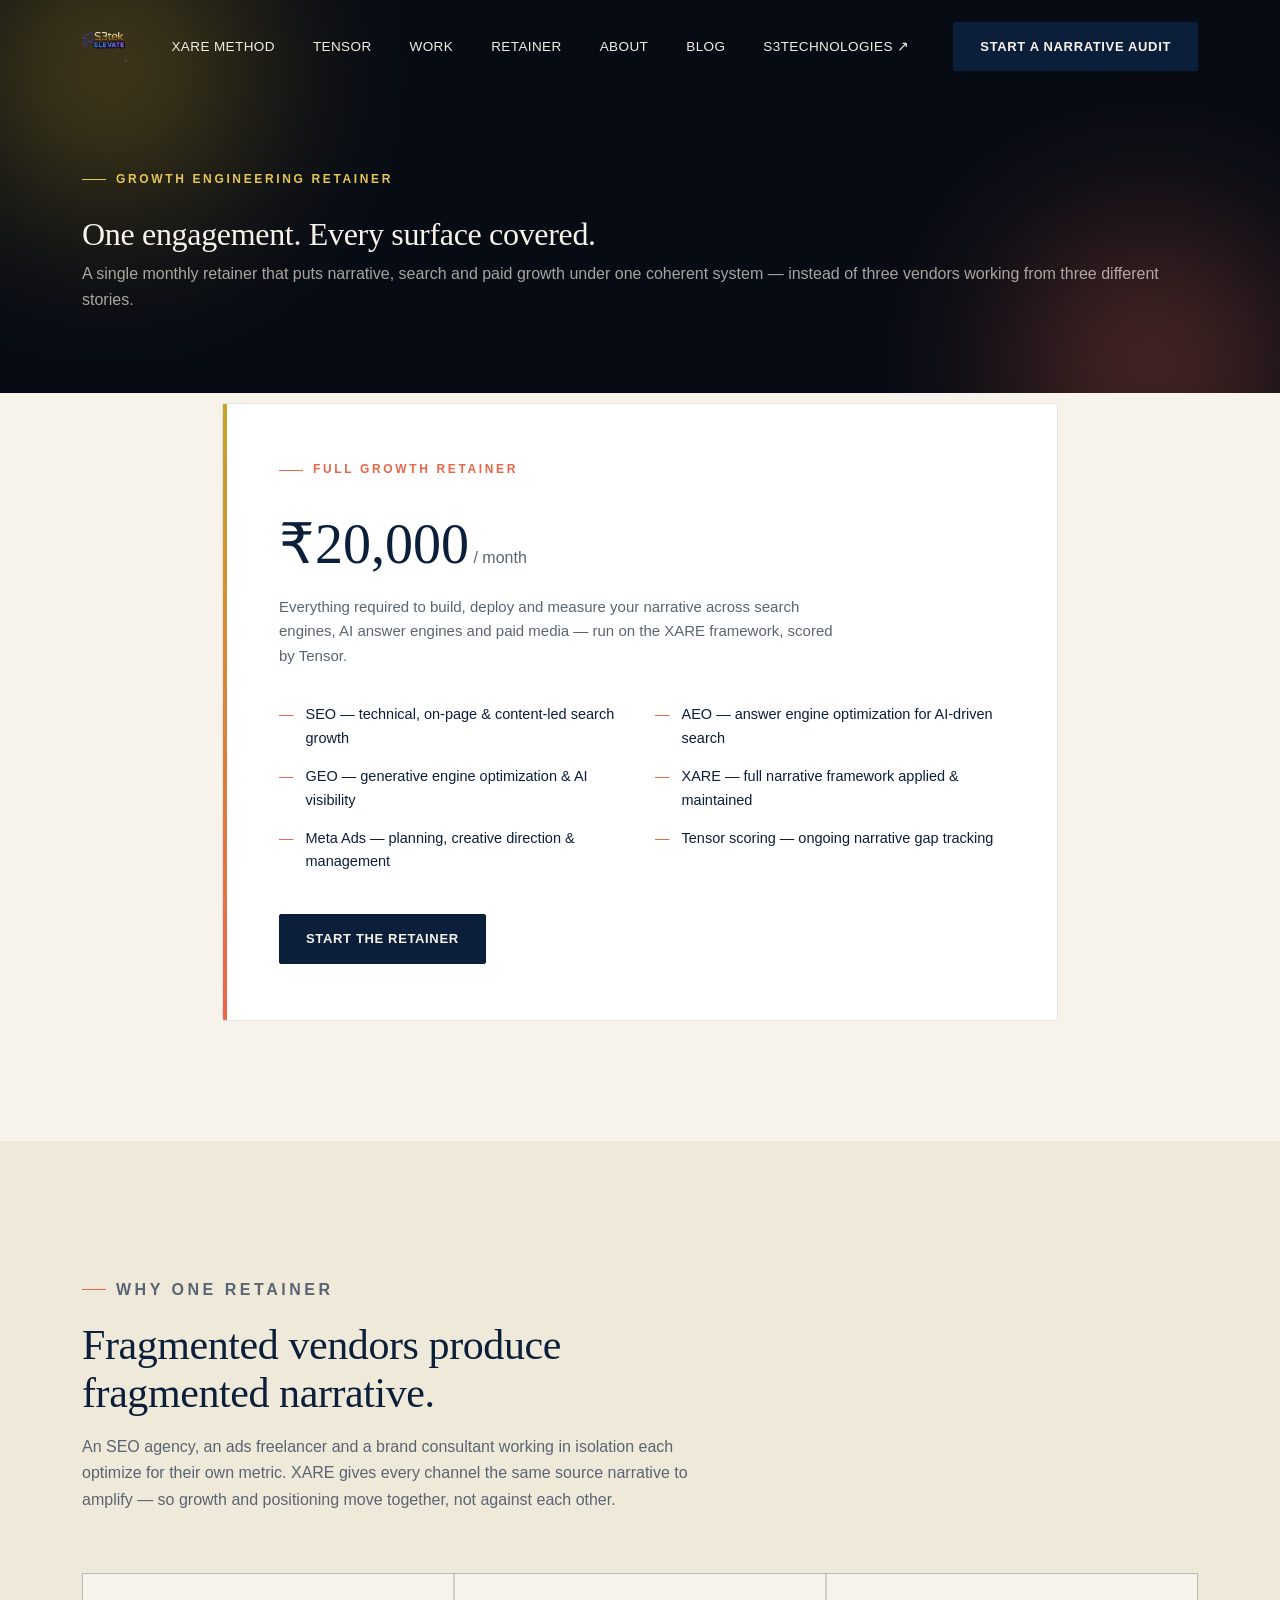
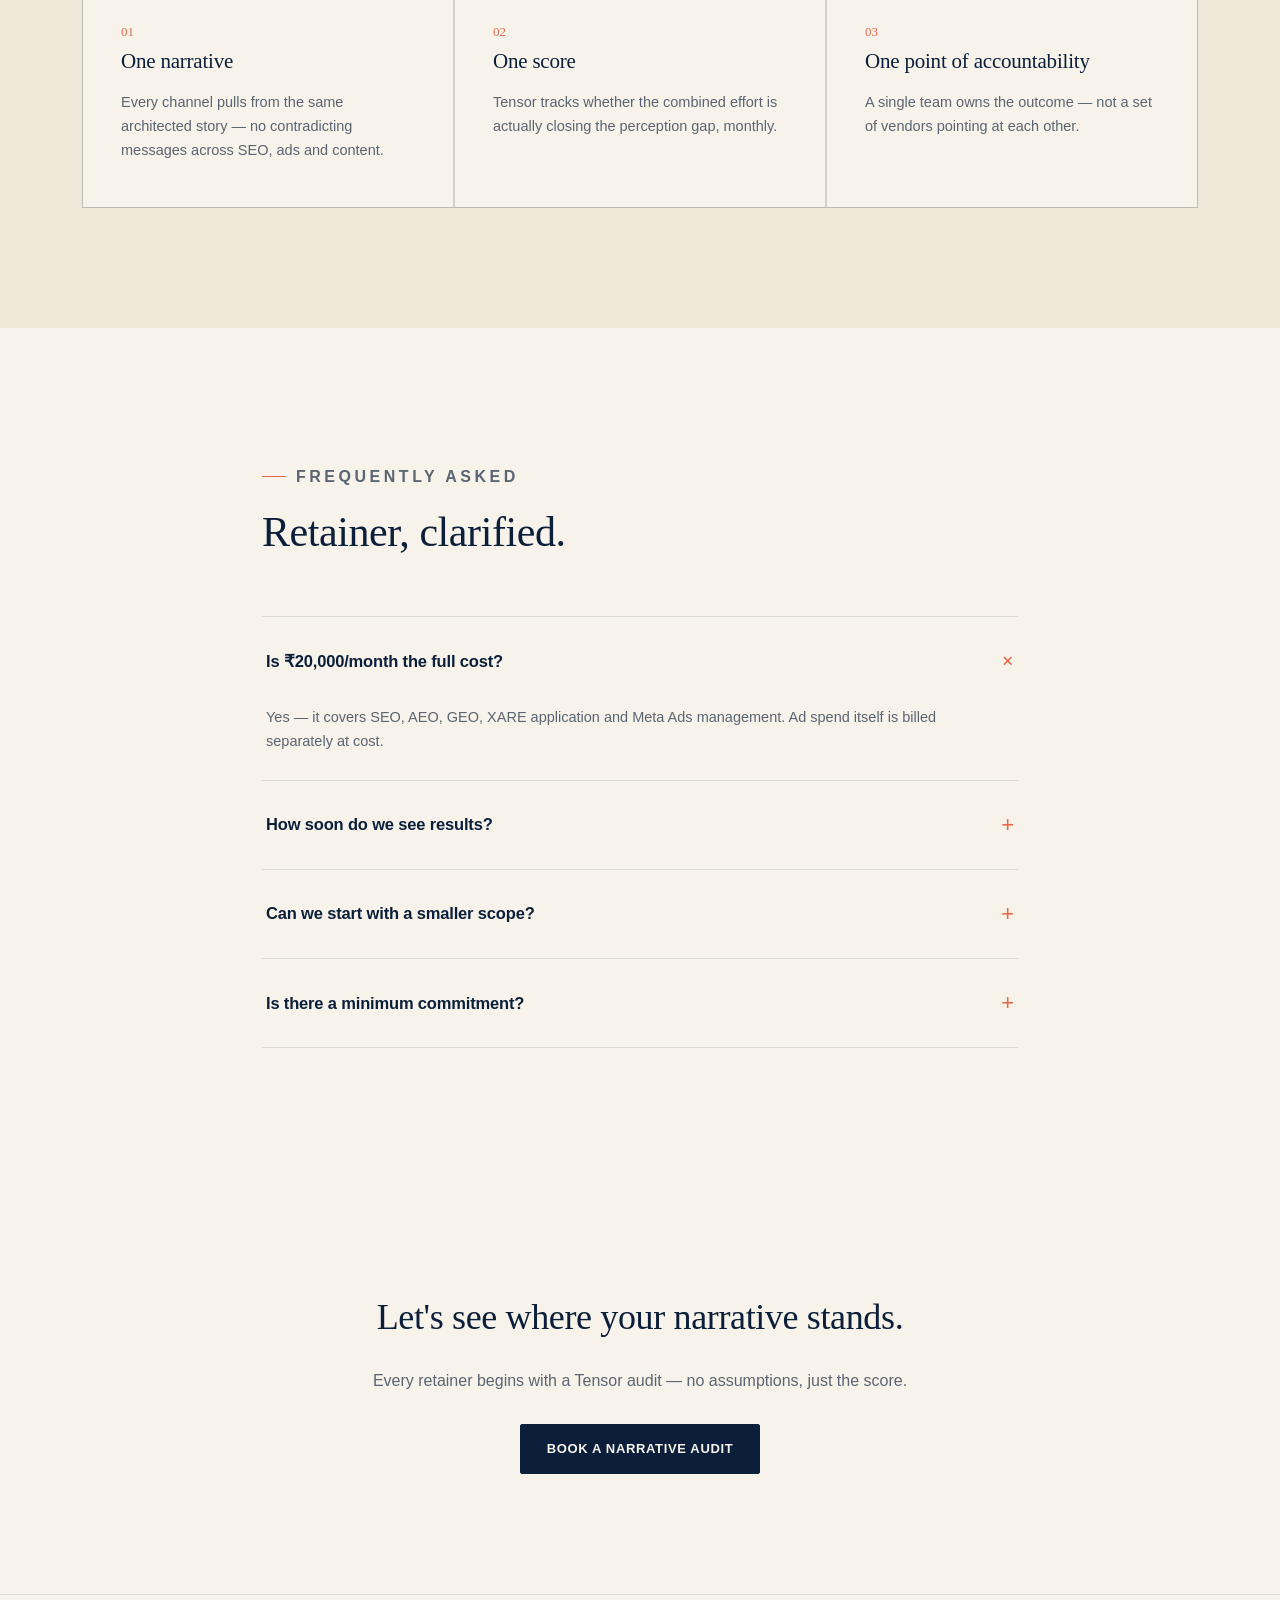
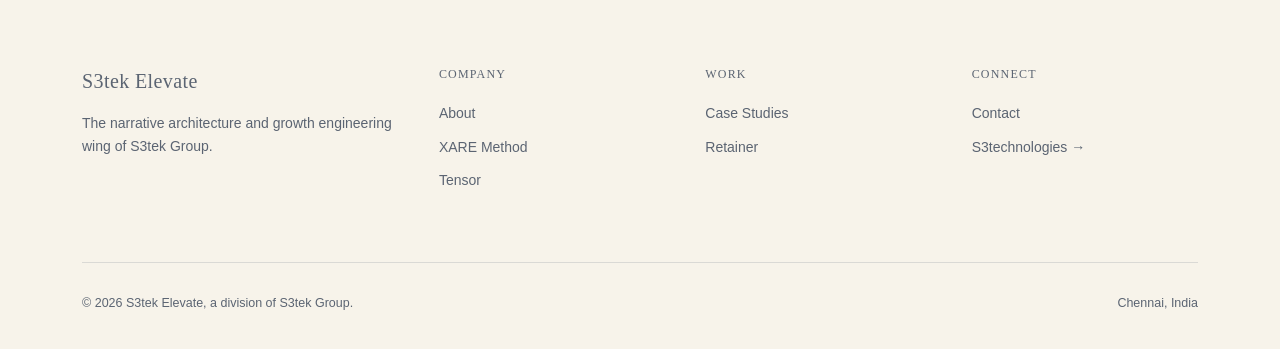
==== pricing.html @ 06cecc70 "Initial commit" ====
<!DOCTYPE html>
<html lang="en">
<head>
<meta charset="UTF-8">
<meta name="viewport" content="width=device-width, initial-scale=1.0">
<title>Retainer — S3tek Elevate</title>
<meta name="description" content="S3tek Elevate's growth engineering retainer — SEO, AEO, GEO, the XARE narrative framework and Meta Ads, in a single monthly engagement.">
<link rel="stylesheet" href="css/style.css">
</head>
<body>

<nav class="nav on-dark">
  <div class="wrap">
    <a href="index.html" class="brand"><img src="images/logo.png" alt="S3tek Elevate" style="height:30px;width:auto;display:block"></a>
    <div class="nav-links">
      <a href="xare.html">XARE Method</a>
      <a href="tensor.html">Tensor</a>
      <a href="work.html">Work</a>
      <a href="pricing.html">Retainer</a>
      <a href="about.html">About</a>
      <a href="blog.html">Blog</a>
      <a href="https://s3tek.in" target="_blank" rel="noopener">S3technologies ↗</a>
    </div>
    <div class="nav-right">
      <a href="contact.html" class="btn btn-primary">Start a Narrative Audit</a>
    </div>
    <div class="hamburger"><span></span><span></span><span></span></div>
  </div>
</nav>

<header class="page-hero-dark">
  <div class="orb" style="width:420px;height:420px;background:radial-gradient(circle,var(--gold) 0%,transparent 70%);top:-140px;left:-100px"></div>
  <div class="orb" style="width:380px;height:380px;background:radial-gradient(circle,var(--coral) 0%,transparent 70%);bottom:-160px;right:-60px"></div>
  <div class="wrap">
    <p class="eyebrow reveal">Growth Engineering Retainer</p>
    <h1 class="reveal">One engagement. Every surface covered.</h1>
    <p class="reveal">A single monthly retainer that puts narrative, search and paid growth under one coherent system — instead of three vendors working from three different stories.</p>
  </div>
</header>

<section style="padding-top:10px">
  <div class="wrap" style="max-width:900px">
    <div class="retainer-card reveal">
      <p class="eyebrow">Full Growth Retainer</p>
      <div class="retainer-price">₹20,000<span> / month</span></div>
      <p style="color:var(--text-mute); font-size:15px; max-width:560px">Everything required to build, deploy and measure your narrative across search engines, AI answer engines and paid media — run on the XARE framework, scored by Tensor.</p>
      <div class="incl-grid">
        <div class="incl-item">SEO — technical, on-page &amp; content-led search growth</div>
        <div class="incl-item">AEO — answer engine optimization for AI-driven search</div>
        <div class="incl-item">GEO — generative engine optimization &amp; AI visibility</div>
        <div class="incl-item">XARE — full narrative framework applied &amp; maintained</div>
        <div class="incl-item">Meta Ads — planning, creative direction &amp; management</div>
        <div class="incl-item">Tensor scoring — ongoing narrative gap tracking</div>
      </div>
      <div style="margin-top:40px"><a href="contact.html" class="btn btn-primary">Start the Retainer</a></div>
    </div>
  </div>
</section>

<section style="background:var(--bg-2)">
  <div class="wrap">
    <div class="section-head">
      <p class="eyebrow">Why One Retainer</p>
      <h2>Fragmented vendors produce fragmented narrative.</h2>
      <p>An SEO agency, an ads freelancer and a brand consultant working in isolation each optimize for their own metric. XARE gives every channel the same source narrative to amplify — so growth and positioning move together, not against each other.</p>
    </div>
    <div class="grid-3">
      <div class="cell reveal"><span class="num">01</span><h3>One narrative</h3><p>Every channel pulls from the same architected story — no contradicting messages across SEO, ads and content.</p></div>
      <div class="cell reveal"><span class="num">02</span><h3>One score</h3><p>Tensor tracks whether the combined effort is actually closing the perception gap, monthly.</p></div>
      <div class="cell reveal"><span class="num">03</span><h3>One point of accountability</h3><p>A single team owns the outcome — not a set of vendors pointing at each other.</p></div>
    </div>
  </div>
</section>

<section>
  <div class="wrap" style="max-width:820px">
    <div class="section-head">
      <p class="eyebrow">Frequently Asked</p>
      <h2>Retainer, clarified.</h2>
    </div>
    <div class="faq-list">
      <div class="faq-item reveal open"><div class="faq-q"><h4>Is ₹20,000/month the full cost?</h4><span class="plus">+</span></div><div class="faq-a"><p>Yes — it covers SEO, AEO, GEO, XARE application and Meta Ads management. Ad spend itself is billed separately at cost.</p></div></div>
      <div class="faq-item reveal"><div class="faq-q"><h4>How soon do we see results?</h4><span class="plus">+</span></div><div class="faq-a"><p>Search and narrative shifts compound — most clients see measurable movement in the first 60–90 days, tracked via Tensor.</p></div></div>
      <div class="faq-item reveal"><div class="faq-q"><h4>Can we start with a smaller scope?</h4><span class="plus">+</span></div><div class="faq-a"><p>Every retainer begins with a narrative audit, so you see the gap before committing to the full engagement.</p></div></div>
      <div class="faq-item reveal"><div class="faq-q"><h4>Is there a minimum commitment?</h4><span class="plus">+</span></div><div class="faq-a"><p>We ask for a 3-month minimum — narrative and search work needs that runway to show real movement.</p></div></div>
    </div>
  </div>
</section>

<section style="text-align:center; max-width:680px; margin:0 auto">
  <h2 style="font-size:clamp(26px,3.2vw,36px); margin-bottom:20px">Let's see where your narrative stands.</h2>
  <p style="color:var(--text-mute); margin-bottom:30px">Every retainer begins with a Tensor audit — no assumptions, just the score.</p>
  <a href="contact.html" class="btn btn-primary">Book a Narrative Audit</a>
</section>

<footer>
  <div class="wrap">
    <div class="foot-grid">
      <div><a href="index.html" class="brand" style="font-size:20px; margin-bottom:14px; display:block">S3tek Elevate</a><p>The narrative architecture and growth engineering wing of S3tek Group.</p></div>
      <div><h4>Company</h4><a href="about.html">About</a><a href="xare.html">XARE Method</a><a href="tensor.html">Tensor</a></div>
      <div><h4>Work</h4><a href="work.html">Case Studies</a><a href="pricing.html">Retainer</a></div>
      <div><h4>Connect</h4><a href="contact.html">Contact</a><a href="https://s3tek.in">S3technologies →</a></div>
    </div>
    <div class="foot-bottom"><span>© 2026 S3tek Elevate, a division of S3tek Group.</span><span>Chennai, India</span></div>
  </div>
</footer>

<script src="js/main.js"></script>
</body>
</html>
---- css/style.css ----
/* ============ TOKENS ============ */
:root{
  --navy:#0B1F3A; --navy-2:#132A4D; --gold:#C9A227; --gold-2:#E4C558;
  --coral:#E8674A; --cream:#F7F3EA; --cream-2:#EFE9DA; --ink:#1B2430;
  --bg:var(--cream); --bg-2:var(--cream-2); --surface:#FFFFFF; --text:var(--navy);
  --text-mute:#5B6472; --line:rgba(11,31,58,0.12); --accent:var(--gold); --accent-2:var(--coral);
  --font-display:Georgia,'Times New Roman',serif; --font-body:Calibri,'Segoe UI',Arial,sans-serif;
  --radius:2px; --shadow:0 20px 60px -20px rgba(11,31,58,0.25);
  --ease:cubic-bezier(.16,.8,.24,1);
}
*{box-sizing:border-box; margin:0; padding:0}
html{scroll-behavior:smooth}
body{
  background:var(--bg); color:var(--text); font-family:var(--font-body);
  font-size:16px; line-height:1.65; transition:background .4s var(--ease),color .4s var(--ease);
  overflow-x:hidden;
}
h1,h2,h3,h4{font-family:var(--font-display); font-weight:400; letter-spacing:-0.01em; color:var(--text)}
a{color:inherit; text-decoration:none}
img{max-width:100%; display:block}
.wrap{max-width:1180px; margin:0 auto; padding:0 32px}
section{padding:120px 0}
@media(max-width:768px){section{padding:72px 0} .wrap{padding:0 20px}}

/* ============ EYEBROW / LABELS ============ */
.eyebrow{
  font-family:var(--font-body); font-size:12px; letter-spacing:.22em; text-transform:uppercase;
  color:var(--accent-2); font-weight:700; display:flex; align-items:center; gap:10px; margin-bottom:18px;
}
.eyebrow::before{content:''; width:24px; height:1px; background:var(--accent-2)}

.nav.on-dark:not(.scrolled) .brand,.nav.on-dark:not(.scrolled) .nav-links a{color:#F2EEE2}
.nav.on-dark:not(.scrolled) .nav-links a:hover{color:var(--gold-2)}
.nav.on-dark:not(.scrolled) .hamburger span{background:#F2EEE2}
.nav.on-dark:not(.scrolled) .btn-ghost{border-color:rgba(242,238,226,0.35); color:#F2EEE2}

/* ============ NAV ============ */
.nav{
  position:fixed; top:0; left:0; right:0; z-index:1000; padding:22px 0;
  transition:background .35s var(--ease),padding .35s var(--ease),border-color .35s var(--ease);
  border-bottom:1px solid transparent;
}
.nav.scrolled{background:color-mix(in srgb, var(--bg) 88%, transparent); backdrop-filter:blur(14px); padding:14px 0; border-bottom:1px solid var(--line)}
.nav .wrap{display:flex; align-items:center; justify-content:space-between}
.brand{font-family:var(--font-display); font-size:21px; letter-spacing:.02em; color:var(--text)}
.brand b{color:var(--accent)}
.nav-links{display:flex; align-items:center; gap:38px}
.nav-links a{font-size:13.5px; letter-spacing:.03em; text-transform:uppercase; color:var(--text-mute); position:relative; transition:color .25s}
.nav-links a::after{content:''; position:absolute; left:0; bottom:-6px; width:0; height:1px; background:var(--accent-2); transition:width .3s var(--ease)}
.nav-links a:hover{color:var(--text)}
.nav-links a:hover::after{width:100%}
.nav-right{display:flex; align-items:center; gap:22px}
.btn{
  display:inline-flex; align-items:center; gap:10px; padding:13px 26px; font-size:13px;
  letter-spacing:.05em; text-transform:uppercase; font-weight:700; border-radius:var(--radius);
  cursor:pointer; transition:all .3s var(--ease); white-space:nowrap;
}
.btn-primary{background:var(--navy); color:#F7F3EA; border:1px solid var(--navy)}
.btn-primary:hover{background:var(--accent-2); border-color:var(--accent-2); color:#fff; transform:translateY(-2px)}
.btn-ghost{border:1px solid var(--line); color:var(--text)}
.btn-ghost:hover{border-color:var(--accent-2); color:var(--accent-2)}
.hamburger{display:none; flex-direction:column; gap:5px; cursor:pointer; z-index:1100}
.hamburger span{width:24px; height:1.5px; background:var(--text)}

/* ============ HERO ============ */
.hero{padding:200px 0 130px; position:relative; overflow:hidden}
.hero-grid{display:grid; grid-template-columns:1.1fr .9fr; gap:60px; align-items:center}
.hero h1{font-size:clamp(38px,5vw,64px); line-height:1.08; letter-spacing:-0.02em}
.hero h1 em{font-style:italic; color:var(--accent-2)}
.hero p.lead{font-size:18px; color:var(--text-mute); margin:26px 0 34px; max-width:520px}
.hero-cta{display:flex; gap:16px; flex-wrap:wrap}
.reveal{opacity:0; transform:translateY(28px); transition:opacity .9s var(--ease),transform .9s var(--ease)}
.reveal.in{opacity:1; transform:none}
.stagger .reveal:nth-child(1){transition-delay:.05s}
.stagger .reveal:nth-child(2){transition-delay:.15s}
.stagger .reveal:nth-child(3){transition-delay:.25s}
.stagger .reveal:nth-child(4){transition-delay:.35s}

/* ============ SIGNATURE: NARRATIVE RADAR ============ */
.radar-card{
  background:var(--surface); border:1px solid var(--line); border-radius:var(--radius); box-shadow:var(--shadow);
  padding:36px; position:relative;
}
.radar-card .rc-head{display:flex; justify-content:space-between; align-items:baseline; margin-bottom:22px}
.radar-card .rc-head span{font-size:11px; letter-spacing:.15em; text-transform:uppercase; color:var(--text-mute)}
.radar-card .score{font-family:var(--font-display); font-size:44px; color:var(--accent)}
.radar-rows{display:flex; flex-direction:column; gap:14px}
.radar-row{display:grid; grid-template-columns:110px 1fr 34px; align-items:center; gap:12px}
.radar-row span{font-size:12px; color:var(--text-mute)}
.radar-track{height:6px; background:var(--bg-2); border-radius:4px; overflow:hidden}
.radar-fill{height:100%; background:linear-gradient(90deg,var(--gold),var(--coral)); width:0%; border-radius:4px; transition:width 1.4s var(--ease)}
.radar-row b{font-size:12px; text-align:right}

/* ============ HERO LAYER VISUAL ============ */
.hero-layers{position:relative; height:420px}
.hl-card{
  position:absolute; left:0; right:0; border:1px solid var(--line); background:var(--surface);
  border-radius:var(--radius); box-shadow:var(--shadow); padding:28px 32px; transition:transform .5s var(--ease);
}
.hl-card .hl-tag{font-size:11px; letter-spacing:.14em; text-transform:uppercase; color:var(--accent-2); margin-bottom:8px}
.hl-card h4{font-family:var(--font-display); font-size:22px; margin-bottom:8px}
.hl-card p{font-size:13.5px; color:var(--text-mute)}
.hl-card.l1{top:0; z-index:3}
.hl-card.l2{top:130px; z-index:2; opacity:.92}
.hl-card.l3{top:260px; z-index:1; opacity:.84}
.hero-layers:hover .l1{transform:translateY(-6px)}
.hero-layers:hover .l2{transform:translateY(0px)}
.hero-layers:hover .l3{transform:translateY(6px)}
@media(max-width:900px){.hero-layers{height:auto; display:flex; flex-direction:column; gap:16px}
  .hl-card{position:static}}

/* ============ MARQUEE / CLIENTS ============ */
.marquee-wrap{border-top:1px solid var(--line); border-bottom:1px solid var(--line); padding:34px 0; overflow:hidden}
.marquee{display:flex; gap:80px; width:max-content; animation:scroll 26s linear infinite}
.marquee:hover{animation-play-state:paused}
.marquee span{font-family:var(--font-display); font-size:22px; color:var(--text-mute); letter-spacing:.03em; white-space:nowrap}
@keyframes scroll{from{transform:translateX(0)}to{transform:translateX(-50%)}}

/* ============ GRID / CARDS ============ */
.grid-3{display:grid; grid-template-columns:repeat(3,1fr); gap:2px; background:var(--line); border:1px solid var(--line)}
.grid-2{display:grid; grid-template-columns:1fr 1fr; gap:2px; background:var(--line); border:1px solid var(--line)}
@media(max-width:900px){.grid-3,.grid-2{grid-template-columns:1fr}}
.cell{background:var(--bg); padding:44px 38px; transition:background .3s}
.cell:hover{background:var(--surface)}
.cell .num{font-family:var(--font-display); font-size:13px; color:var(--accent-2); margin-bottom:16px}
.cell h3{font-size:21px; margin-bottom:12px}
.cell p{color:var(--text-mute); font-size:14.5px}

.section-head{max-width:640px; margin-bottom:60px}
.section-head h2{font-size:clamp(28px,3.4vw,42px); line-height:1.15}
.section-head p{color:var(--text-mute); margin-top:16px; font-size:16px}

/* ============ TIMELINE (XARE) ============ */
.xare-list{display:flex; flex-direction:column}
.xare-item{
  display:grid; grid-template-columns:70px 1fr; gap:32px; padding:38px 0; border-top:1px solid var(--line);
  cursor:default;
}
.xare-item:last-child{border-bottom:1px solid var(--line)}
.xare-letter{font-family:var(--font-display); font-size:40px; color:var(--accent); line-height:1}
.xare-item h3{font-size:22px; margin-bottom:8px}
.xare-item p{color:var(--text-mute); font-size:15px; max-width:640px}
.xare-item .tag{font-size:11px; letter-spacing:.12em; text-transform:uppercase; color:var(--text-mute); margin-top:10px; display:block}

/* ============ WORK / CASE CARDS ============ */
.case-card{
  border:1px solid var(--line); background:var(--surface); border-radius:var(--radius); overflow:hidden;
  transition:transform .4s var(--ease),box-shadow .4s var(--ease);
}
.case-card:hover{transform:translateY(-6px); box-shadow:var(--shadow)}
.case-top{padding:38px; border-bottom:1px solid var(--line)}
.case-top .eyebrow{margin-bottom:14px}
.case-top h3{font-size:24px; margin-bottom:10px}
.case-top p{color:var(--text-mute); font-size:14.5px}
.case-stats{display:flex}
.case-stat{flex:1; padding:22px 24px; border-right:1px solid var(--line)}
.case-stat:last-child{border-right:none}
.case-stat b{display:block; font-family:var(--font-display); font-size:26px; color:var(--accent-2)}
.case-stat span{font-size:11px; color:var(--text-mute); text-transform:uppercase; letter-spacing:.08em}

/* ============ STATS BAND ============ */
.stat-band{background:var(--navy); color:#F7F3EA}
.stat-band .grid-4{display:grid; grid-template-columns:repeat(4,1fr); gap:2px}
.stat-band .cell{background:transparent; text-align:center; padding:50px 20px}
.stat-band .cell b{display:block; font-family:var(--font-display); font-size:40px; color:var(--gold-2)}
.stat-band .cell span{font-size:12px; letter-spacing:.08em; text-transform:uppercase; opacity:.7}
@media(max-width:900px){.stat-band .grid-4{grid-template-columns:1fr 1fr}}

/* ============ PRICING ============ */
.retainer-card{
  border:1px solid var(--line); background:var(--surface); padding:56px; border-radius:var(--radius);
  position:relative; overflow:hidden;
}
.retainer-card::before{content:''; position:absolute; top:0; left:0; width:4px; height:100%; background:linear-gradient(180deg,var(--gold),var(--coral))}
.retainer-price{font-family:var(--font-display); font-size:56px; color:var(--text); margin:8px 0 4px}
.retainer-price span{font-size:16px; color:var(--text-mute); font-family:var(--font-body)}
.incl-grid{display:grid; grid-template-columns:1fr 1fr; gap:14px 30px; margin-top:34px}
.incl-item{display:flex; gap:12px; align-items:flex-start; font-size:14.5px}
.incl-item::before{content:'—'; color:var(--accent-2); flex-shrink:0}
@media(max-width:700px){.incl-grid{grid-template-columns:1fr}}

/* ============ FORM ============ */
.form-grid{display:grid; grid-template-columns:1fr 1fr; gap:20px}
.field{display:flex; flex-direction:column; gap:8px; margin-bottom:20px}
.field label{font-size:11px; letter-spacing:.1em; text-transform:uppercase; color:var(--text-mute)}
.field input,.field select,.field textarea{
  background:transparent; border:none; border-bottom:1px solid var(--line); padding:10px 2px; font-size:15px;
  color:var(--text); font-family:var(--font-body); transition:border-color .3s;
}
.field input:focus,.field select:focus,.field textarea:focus{outline:none; border-color:var(--accent-2)}
@media(max-width:700px){.form-grid{grid-template-columns:1fr}}

/* ============ FOOTER ============ */
footer{border-top:1px solid var(--line); padding:70px 0 36px}
.foot-grid{display:grid; grid-template-columns:1.4fr 1fr 1fr 1fr; gap:40px; margin-bottom:60px}
.foot-grid h4{font-size:12px; letter-spacing:.1em; text-transform:uppercase; color:var(--text-mute); margin-bottom:18px}
.foot-grid a,.foot-grid p{display:block; font-size:14px; color:var(--text-mute); margin-bottom:10px; transition:color .25s}
.foot-grid a:hover{color:var(--accent-2)}
.foot-bottom{display:flex; justify-content:space-between; align-items:center; padding-top:30px; border-top:1px solid var(--line); font-size:12.5px; color:var(--text-mute)}
@media(max-width:900px){.foot-grid{grid-template-columns:1fr 1fr} .hero-grid{grid-template-columns:1fr}}

/* ============ GAP / PROBLEM LIST ============ */
.gap-quote{font-family:var(--font-display); font-size:clamp(24px,3vw,34px); line-height:1.35; max-width:820px; font-style:italic; color:var(--text)}
.gap-quote span{display:block; font-family:var(--font-body); font-style:normal; font-size:12px; letter-spacing:.14em; text-transform:uppercase; color:var(--accent-2); margin-top:20px}

/* ============ THREE LAYERS (SENSE / STRUCTURE / SURFACE) ============ */
.layer-stack{display:flex; flex-direction:column; border:1px solid var(--line)}
.layer-row{display:grid; grid-template-columns:200px 1fr; border-top:1px solid var(--line); transition:background .3s}
.layer-row:first-child{border-top:none}
.layer-row:hover{background:var(--surface)}
.layer-left{padding:36px 32px; border-right:1px solid var(--line); display:flex; flex-direction:column; justify-content:center}
.layer-left .ln{font-family:var(--font-display); font-size:13px; color:var(--accent-2)}
.layer-left h3{font-size:24px; margin-top:6px}
.layer-right{padding:36px 32px; display:flex; align-items:center}
.layer-right p{color:var(--text-mute); font-size:15px; max-width:600px}
@media(max-width:700px){.layer-row{grid-template-columns:1fr}.layer-left{border-right:none; border-bottom:1px solid var(--line)}}

/* ============ COMPARE TABLE ============ */
.compare{display:grid; grid-template-columns:1fr 1fr; border:1px solid var(--line)}
.compare-col{padding:0}
.compare-head{padding:24px 30px; font-size:12px; letter-spacing:.1em; text-transform:uppercase; border-bottom:1px solid var(--line)}
.compare-col.us .compare-head{background:var(--navy); color:#F7F3EA}
.compare-col.them .compare-head{color:var(--text-mute)}
.compare-row{padding:18px 30px; border-bottom:1px solid var(--line); font-size:14.5px; display:flex; gap:10px}
.compare-row:last-child{border-bottom:none}
.compare-col.us .compare-row::before{content:'✓'; color:var(--accent-2); font-weight:700}
.compare-col.them .compare-row::before{content:'—'; color:var(--text-mute)}
.compare-col.them .compare-row{color:var(--text-mute)}
@media(max-width:700px){.compare{grid-template-columns:1fr}}

/* ============ FOUNDER QUOTE ============ */
.founder{display:grid; grid-template-columns:.5fr 1fr; gap:50px; align-items:center}
.founder-mark{font-family:var(--font-display); font-size:120px; color:var(--accent); line-height:1; opacity:.5}
.founder blockquote{font-family:var(--font-display); font-size:clamp(20px,2.4vw,27px); line-height:1.5; color:var(--text)}
.founder .who{margin-top:24px; font-size:13px; color:var(--text-mute); letter-spacing:.02em}
.founder .who b{color:var(--text); font-weight:700}
@media(max-width:800px){.founder{grid-template-columns:1fr} .founder-mark{display:none}}

/* ============ BOLD DARK HERO ============ */
.hero-dark{
  position:relative; overflow:hidden; padding:180px 0 0; background:#070B14; color:#F2EEE2;
}
.hero-dark .orb{position:absolute; border-radius:50%; filter:blur(80px); opacity:.55; z-index:0}
.orb-1{width:520px; height:520px; background:radial-gradient(circle,var(--gold) 0%,transparent 70%); top:-140px; left:-100px; animation:float1 16s ease-in-out infinite}
.orb-2{width:460px; height:460px; background:radial-gradient(circle,var(--coral) 0%,transparent 70%); bottom:-160px; right:-80px; animation:float2 20s ease-in-out infinite}
.orb-3{width:320px; height:320px; background:radial-gradient(circle,#3A5A9B 0%,transparent 70%); top:30%; right:15%; animation:float1 24s ease-in-out infinite reverse}
@keyframes float1{0%,100%{transform:translate(0,0)}50%{transform:translate(40px,60px)}}
@keyframes float2{0%,100%{transform:translate(0,0)}50%{transform:translate(-50px,-40px)}}
.hero-dark .wrap{position:relative; z-index:2}
.word-ribbon{overflow:hidden; white-space:nowrap; border-top:1px solid rgba(242,238,226,0.15); border-bottom:1px solid rgba(242,238,226,0.15); padding:14px 0; margin-top:70px}
.word-ribbon .wr-track{display:inline-flex; gap:36px; animation:scroll 22s linear infinite}
.word-ribbon span{font-size:12px; letter-spacing:.2em; text-transform:uppercase; color:rgba(242,238,226,0.55)}
.word-ribbon span.hl{color:var(--gold-2)}
.hero-dark .eyebrow{color:var(--gold-2)}
.hero-dark .eyebrow::before{background:var(--gold-2)}
.hero-dark h1{color:#F7F3EA; font-size:clamp(42px,6.4vw,78px); line-height:1.02}
.hero-dark h1 em{color:var(--coral); font-style:italic}
.hero-dark .lead{color:rgba(242,238,226,0.68)}
.hero-dark .btn-ghost{border-color:rgba(242,238,226,0.3); color:#F7F3EA}
.hero-dark .btn-ghost:hover{border-color:var(--gold-2); color:var(--gold-2)}
.hero-dark .btn-primary{background:var(--gold); color:#0B1F3A; border-color:var(--gold)}
.hero-dark .btn-primary:hover{background:var(--coral); color:#fff; border-color:var(--coral)}
.hero-bottom-fade{height:70px; background:linear-gradient(180deg,transparent,var(--bg))}

/* ============ LOGO STRIP (SOCIAL PROOF) ============ */
.logo-strip{padding:44px 0; border-bottom:1px solid var(--line)}
.logo-strip .ls-label{font-size:11px; letter-spacing:.16em; text-transform:uppercase; color:var(--text-mute); text-align:center; margin-bottom:28px}
.logo-row{display:flex; justify-content:center; align-items:center; gap:64px; flex-wrap:wrap}
.logo-chip{font-family:var(--font-display); font-size:20px; color:var(--text-mute); opacity:.7; transition:opacity .3s,color .3s}
.logo-chip:hover{opacity:1; color:var(--accent-2)}

/* ============ STAT WALL ============ */
.stat-wall{display:grid; grid-template-columns:repeat(4,1fr); border:1px solid var(--line)}
.stat-wall .sw-cell{padding:44px 30px; border-right:1px solid var(--line); text-align:center}
.stat-wall .sw-cell:last-child{border-right:none}
.stat-wall b{display:block; font-family:var(--font-display); font-size:clamp(32px,4vw,48px); background:linear-gradient(120deg,var(--gold),var(--coral)); -webkit-background-clip:text; background-clip:text; color:transparent}
.stat-wall span{font-size:11.5px; letter-spacing:.06em; text-transform:uppercase; color:var(--text-mute)}
@media(max-width:800px){.stat-wall{grid-template-columns:1fr 1fr}.stat-wall .sw-cell:nth-child(2){border-right:none}}

/* ============ TESTIMONIALS ============ */
.testi-grid{display:grid; grid-template-columns:repeat(3,1fr); gap:24px}
.testi-card{
  background:var(--surface); border:1px solid var(--line); border-radius:var(--radius); padding:34px;
  display:flex; flex-direction:column; gap:20px; transition:transform .4s var(--ease),box-shadow .4s var(--ease);
}
.testi-card:hover{transform:translateY(-6px); box-shadow:var(--shadow)}
.testi-stars{color:var(--gold); letter-spacing:2px; font-size:14px}
.testi-card p.quote{font-size:15px; color:var(--text); line-height:1.65}
.testi-who{display:flex; align-items:center; gap:12px; margin-top:auto}
.testi-avatar{
  width:42px; height:42px; border-radius:50%; background:linear-gradient(135deg,var(--gold),var(--coral));
  color:#fff; display:flex; align-items:center; justify-content:center; font-family:var(--font-display); font-size:15px; flex-shrink:0;
}
.testi-who .tw-name{font-size:13.5px; font-weight:700}
.testi-who .tw-role{font-size:12px; color:var(--text-mute)}
@media(max-width:900px){.testi-grid{grid-template-columns:1fr}}

/* ============ PROCESS CARDS ============ */
.process-row{display:grid; grid-template-columns:repeat(5,1fr); gap:2px; background:var(--line); border:1px solid var(--line)}
.process-card{background:var(--bg); padding:34px 24px; position:relative}
.process-card .pn{font-family:var(--font-display); font-size:34px; color:var(--accent); opacity:.5; margin-bottom:18px}
.process-card h4{font-size:16px; margin-bottom:8px}
.process-card p{font-size:13px; color:var(--text-mute)}
.process-card .pw{font-size:10.5px; letter-spacing:.1em; text-transform:uppercase; color:var(--accent-2); margin-top:14px; display:block}
@media(max-width:900px){.process-row{grid-template-columns:1fr 1fr}}
@media(max-width:600px){.process-row{grid-template-columns:1fr}}

/* ============ FAQ ============ */
.faq-item{border-top:1px solid var(--line)}
.faq-item:last-child{border-bottom:1px solid var(--line)}
.faq-q{display:flex; justify-content:space-between; align-items:center; padding:26px 4px; cursor:pointer; gap:20px}
.faq-q h4{font-size:16.5px; font-weight:700; font-family:var(--font-body)}
.faq-q .plus{font-size:22px; color:var(--accent-2); transition:transform .35s var(--ease); flex-shrink:0}
.faq-item.open .plus{transform:rotate(45deg)}
.faq-a{max-height:0; overflow:hidden; transition:max-height .4s var(--ease)}
.faq-a p{padding:0 4px 26px; color:var(--text-mute); font-size:14.5px; max-width:680px}
.faq-item.open .faq-a{max-height:220px}

/* ============ MOBILE NAV ============ */
@media(max-width:900px){
  .nav-links{position:fixed; top:0; right:-100%; width:76%; height:100vh; background:var(--surface); flex-direction:column; justify-content:center; gap:30px; transition:right .4s var(--ease); border-left:1px solid var(--line)}
  .nav-links.open{right:0}
  .hamburger{display:flex}
}
.page-hero-dark{position:relative; overflow:hidden; padding:170px 0 80px; background:#070B14; color:#F2EEE2}
.page-hero-dark .orb{position:absolute; border-radius:50%; filter:blur(80px); opacity:.5; z-index:0}
.page-hero-dark .wrap{position:relative; z-index:2}
.page-hero-dark .eyebrow{color:var(--gold-2)}
.page-hero-dark .eyebrow::before{background:var(--gold-2)}
.page-hero-dark h1{color:#F7F3EA}
.page-hero-dark p{color:rgba(242,238,226,0.68)}

.page-hero{padding:170px 0 70px}
.page-hero h1{font-size:clamp(32px,4.4vw,52px)}
.page-hero p{color:var(--text-mute); font-size:17px; max-width:600px; margin-top:18px}
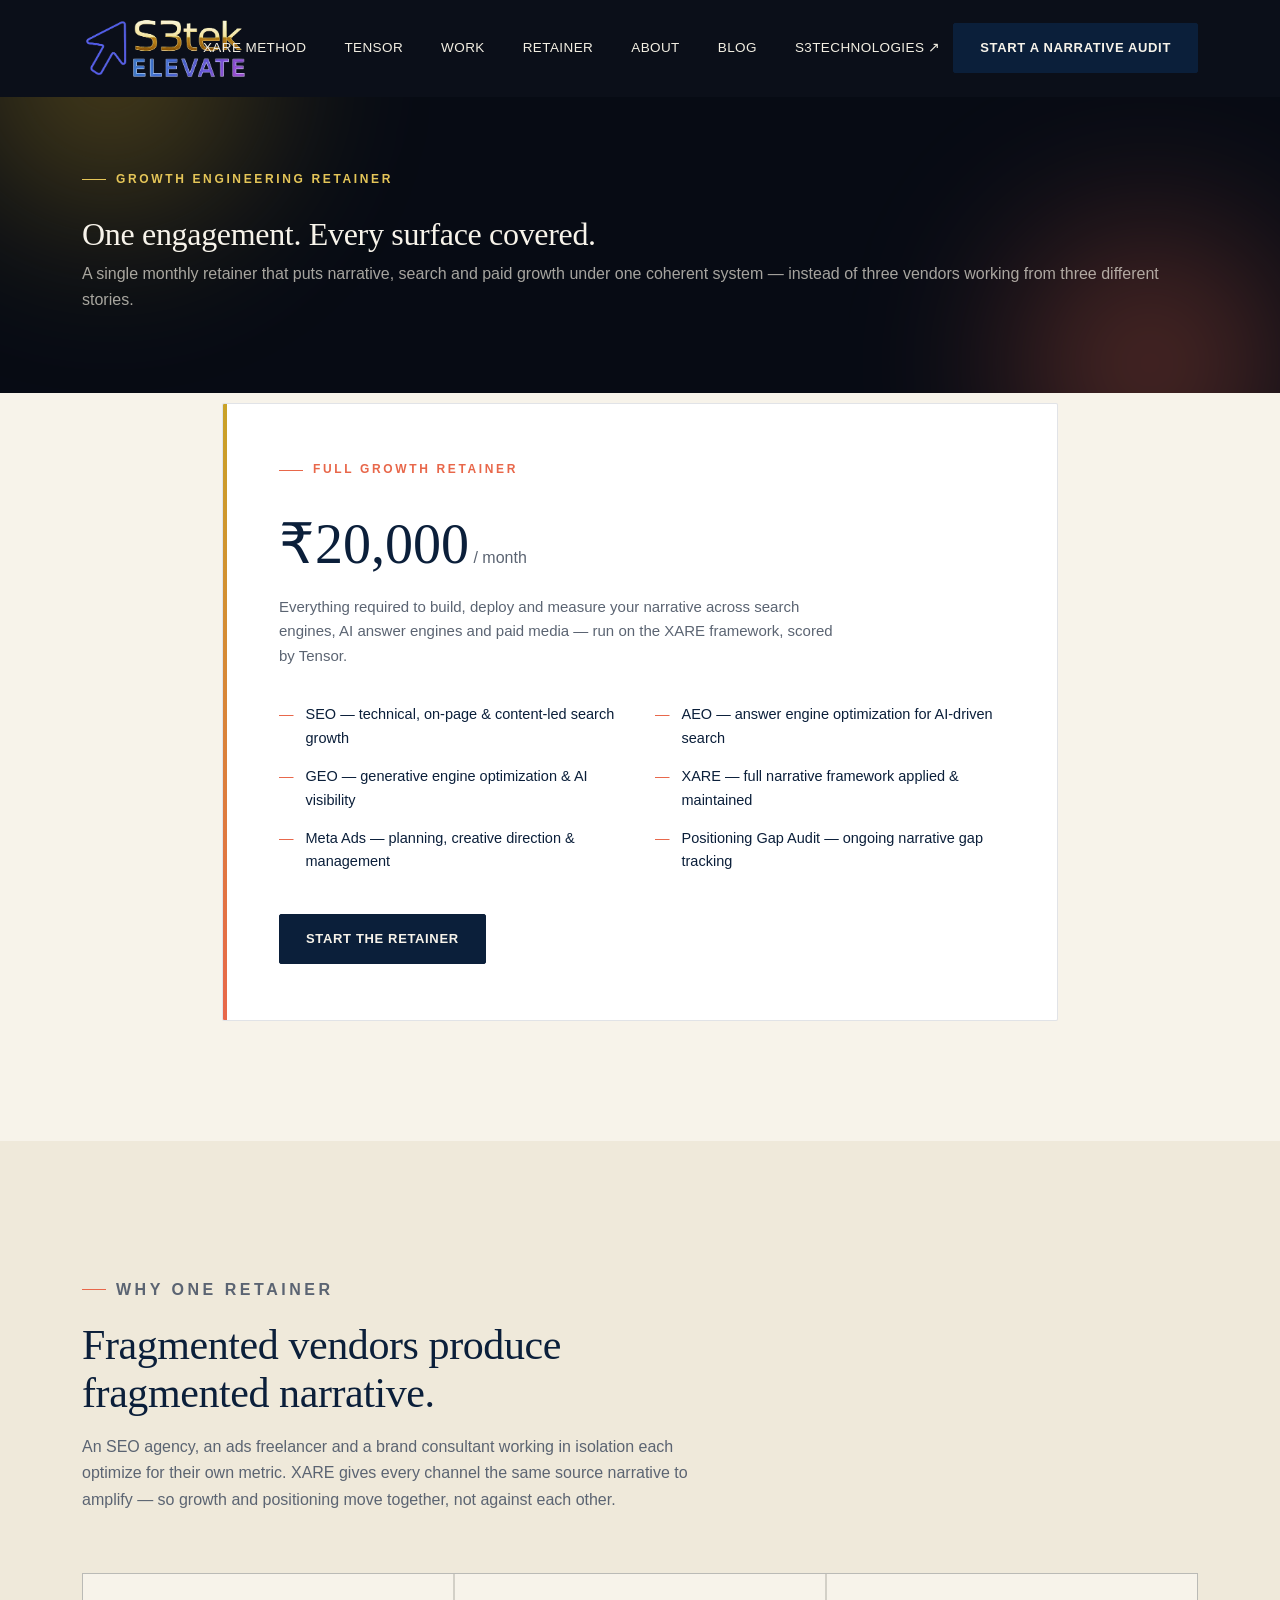
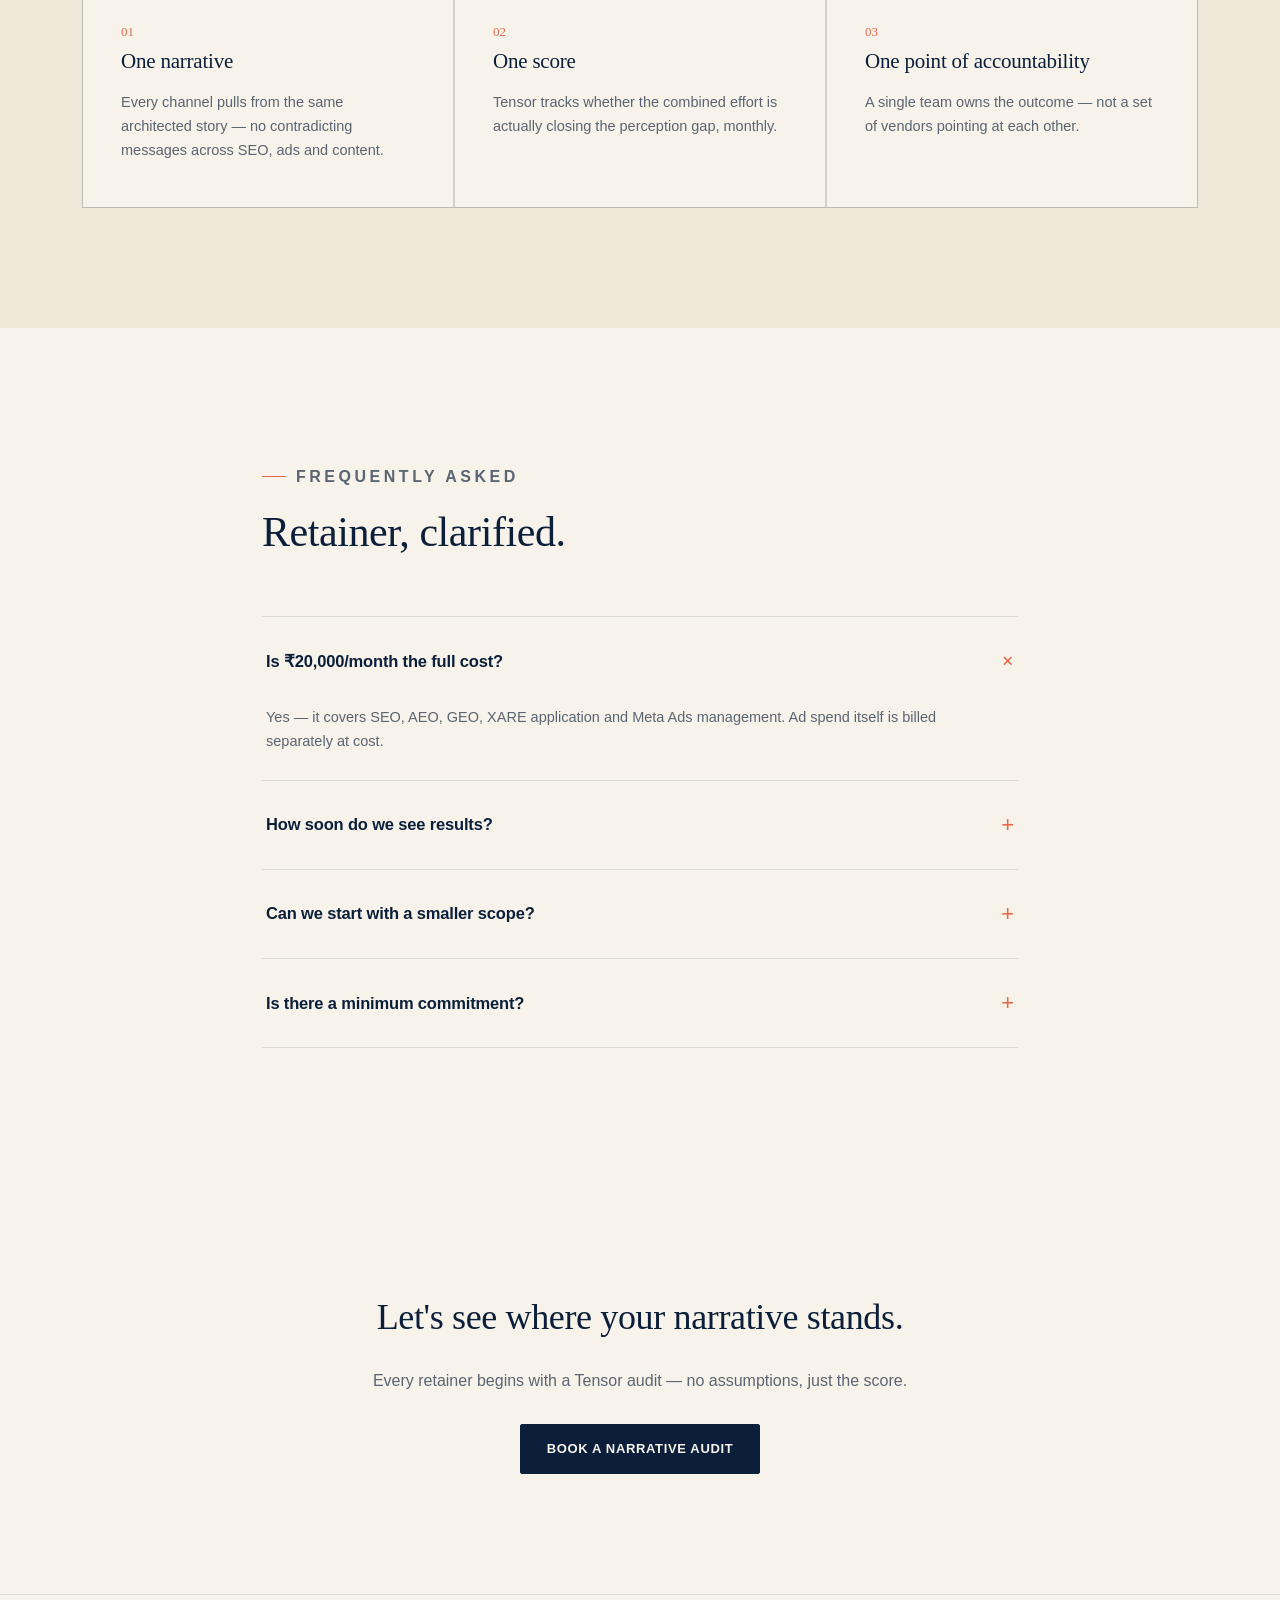
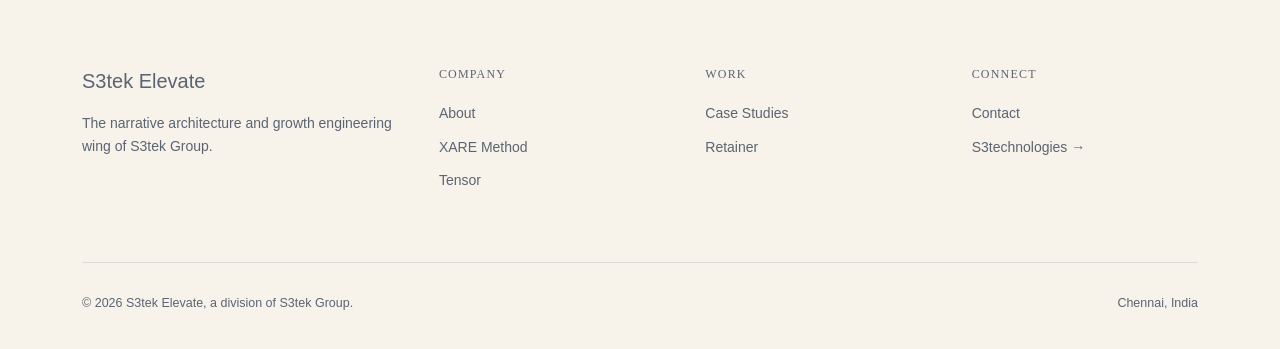
==== commit 05c32e3f: "retainer" ====
--- a/pricing.html
+++ b/pricing.html
@@ -50,7 +50,7 @@
         <div class="incl-item">GEO — generative engine optimization &amp; AI visibility</div>
         <div class="incl-item">XARE — full narrative framework applied &amp; maintained</div>
         <div class="incl-item">Meta Ads — planning, creative direction &amp; management</div>
-        <div class="incl-item">Tensor scoring — ongoing narrative gap tracking</div>
+        <div class="incl-item">Positioning Gap Audit — ongoing narrative gap tracking</div>
       </div>
       <div style="margin-top:40px"><a href="contact.html" class="btn btn-primary">Start the Retainer</a></div>
     </div>
--- a/css/style.css
+++ b/css/style.css
@@ -15,6 +15,9 @@
   font-size:16px; line-height:1.65; transition:background .4s var(--ease),color .4s var(--ease);
   overflow-x:hidden;
 }
+.cursor{
+  cursor: default; /* Keeps standard pointer visible; change to 'none' to hide default arrow */
+}
 h1,h2,h3,h4{font-family:var(--font-display); font-weight:400; letter-spacing:-0.01em; color:var(--text)}
 a{color:inherit; text-decoration:none}
 img{max-width:100%; display:block}
@@ -36,14 +39,47 @@
 
 /* ============ NAV ============ */
 .nav{
-  position:fixed; top:0; left:0; right:0; z-index:1000; padding:22px 0;
+  position:fixed; top:0; left:0; right:0; z-index:1000; padding:18px 0;
+  background:#0B0F19; /* Solid deep blue/navy matching your dark theme */
   transition:background .35s var(--ease),padding .35s var(--ease),border-color .35s var(--ease);
   border-bottom:1px solid transparent;
 }
-.nav.scrolled{background:color-mix(in srgb, var(--bg) 88%, transparent); backdrop-filter:blur(14px); padding:14px 0; border-bottom:1px solid var(--line)}
+
+/* Scrolled state with frosted glass effect over the deep blue base */
+.nav.scrolled{
+  background:rgba(11, 15, 25, 0.92); /* Same deep blue with 92% opacity */
+  backdrop-filter:blur(12px); 
+  padding:12px 0; 
+  border-bottom:1px solid rgba(255, 255, 255, 0.08);
+}
+
 .nav .wrap{display:flex; align-items:center; justify-content:space-between}
-.brand{font-family:var(--font-display); font-size:21px; letter-spacing:.02em; color:var(--text)}
-.brand b{color:var(--accent)}
+
+/* ============ BRAND / LOGO STYLING ============ */
+.brand {
+  display: inline-flex; 
+  align-items: center; 
+  text-decoration: none;
+  overflow: visible !important; /* Prevents container from clipping the scaled logo */
+}
+
+/* Force scaling directly on the image element */
+.brand img {
+  height: 60px !important;            /* Base size */
+  max-height: none !important;        /* Removes any global framework caps */
+  width: auto !important;             /* Maintains aspect ratio */
+  object-fit: contain;
+  display: block;
+  transform: scale(1.65);            /* Inflatest the logo visually by 65% */
+  transform-origin: left center;      /* Keeps it anchored nicely to the left edge */
+  transition: transform .35s var(--ease);
+}
+
+/* Slightly smaller scale on scroll so it stays neat */
+.nav.scrolled .brand img {
+  transform: scale(1.35);
+}
+/* ============ NAV LINKS & BUTTONS ============ */
 .nav-links{display:flex; align-items:center; gap:38px}
 .nav-links a{font-size:13.5px; letter-spacing:.03em; text-transform:uppercase; color:var(--text-mute); position:relative; transition:color .25s}
 .nav-links a::after{content:''; position:absolute; left:0; bottom:-6px; width:0; height:1px; background:var(--accent-2); transition:width .3s var(--ease)}
@@ -54,6 +90,23 @@
   display:inline-flex; align-items:center; gap:10px; padding:13px 26px; font-size:13px;
   letter-spacing:.05em; text-transform:uppercase; font-weight:700; border-radius:var(--radius);
   cursor:pointer; transition:all .3s var(--ease); white-space:nowrap;
+}
+
+/* ============ MOBILE RESPONSIVE FIXES ============ */
+@media (max-width: 768px) {
+  .brand img {
+    height: 48px !important; /* Scale down so it doesn't crowd mobile view */
+  }
+
+  .nav .btn, 
+  .nav-right .btn {
+    display: none; /* Hide heavy CTA button on small mobile screens */
+  }
+
+  .nav .wrap {
+    padding: 0 16px;
+    gap: 12px;
+  }
 }
 .btn-primary{background:var(--navy); color:#F7F3EA; border:1px solid var(--navy)}
 .btn-primary:hover{background:var(--accent-2); border-color:var(--accent-2); color:#fff; transform:translateY(-2px)}
@@ -333,3 +386,128 @@
 .page-hero{padding:170px 0 70px}
 .page-hero h1{font-size:clamp(32px,4.4vw,52px)}
 .page-hero p{color:var(--text-mute); font-size:17px; max-width:600px; margin-top:18px}
+/* ============ MOBILE RESPONSIVE FIXES ============ */
+@media (max-width: 768px) {
+  
+  /* 1. Give the logo much more vertical and horizontal space */
+  .brand img {
+    height: 52px !important; /* Bumps up mobile logo size */
+    max-height: none !important;
+  }
+
+  /* 2. Hide or slim down the full CTA button on mobile so it stops squishing the logo */
+  .nav .btn, 
+  .nav-right .btn {
+    display: none; /* Recommended: Hide header CTA on mobile since you already have primary CTAs right below in the hero */
+  }
+
+  /* Alternative: If you MUST keep a button, make it a compact icon or smaller text */
+  /*
+  .nav .btn {
+    padding: 8px 12px;
+    font-size: 10px;
+  }
+  */
+
+  /* 3. Adjust spacing between logo and hamburger menu */
+  .nav .wrap {
+    padding: 0 16px;
+    gap: 12px;
+  }
+}
+/* ============ CLARITY SECTION STYLING ============ */
+.clarity-section {
+  padding: 90px 0;
+  background: var(--bg, #0B0F19);
+  border-bottom: 1px solid rgba(255, 255, 255, 0.06);
+}
+
+.clarity-header {
+  max-width: 780px;
+  margin-bottom: 54px;
+}
+
+.clarity-header .tagline {
+  font-size: 12px;
+  letter-spacing: 0.15em;
+  text-transform: uppercase;
+  color: var(--gold-2, #D4AF37);
+  font-weight: 700;
+  display: block;
+  margin-bottom: 12px;
+}
+
+.clarity-header h2 {
+  font-family: var(--font-display, serif);
+  font-size: clamp(28px, 4vw, 42px);
+  line-height: 1.2;
+  color: var(--text, #F2EEE2);
+  margin-bottom: 18px;
+}
+
+.clarity-header h2 span {
+  color: var(--text-mute, #94A3B8);
+  font-style: italic;
+  font-weight: 300;
+}
+
+.clarity-sub {
+  font-size: 16.5px;
+  line-height: 1.6;
+  color: var(--text-mute, #A0AEC0);
+}
+
+.clarity-sub strong {
+  color: var(--text, #F2EEE2);
+}
+
+/* Card Grid Layout */
+.clarity-grid {
+  display: grid;
+  grid-template-columns: repeat(2, 1fr);
+  gap: 24px;
+}
+
+.clarity-card {
+  background: rgba(255, 255, 255, 0.025);
+  border: 1px solid rgba(255, 255, 255, 0.07);
+  border-radius: var(--radius, 8px);
+  padding: 32px;
+  transition: all 0.3s var(--ease, ease);
+}
+
+.clarity-card:hover {
+  background: rgba(255, 255, 255, 0.04);
+  border-color: rgba(212, 175, 55, 0.3); /* Subtle gold accent border on hover */
+  transform: translateY(-2px);
+}
+
+.card-icon {
+  font-size: 24px;
+  margin-bottom: 16px;
+}
+
+.clarity-card h3 {
+  font-size: 18px;
+  font-weight: 600;
+  color: var(--text, #F2EEE2);
+  margin-bottom: 10px;
+}
+
+.clarity-card p {
+  font-size: 14px;
+  line-height: 1.6;
+  color: var(--text-mute, #94A3B8);
+}
+
+/* Responsive Rules for Mobile */
+@media (max-width: 768px) {
+  .clarity-grid {
+    grid-template-columns: 1fr;
+    gap: 16px;
+  }
+  
+  .clarity-card {
+    padding: 24px;
+  }
+}
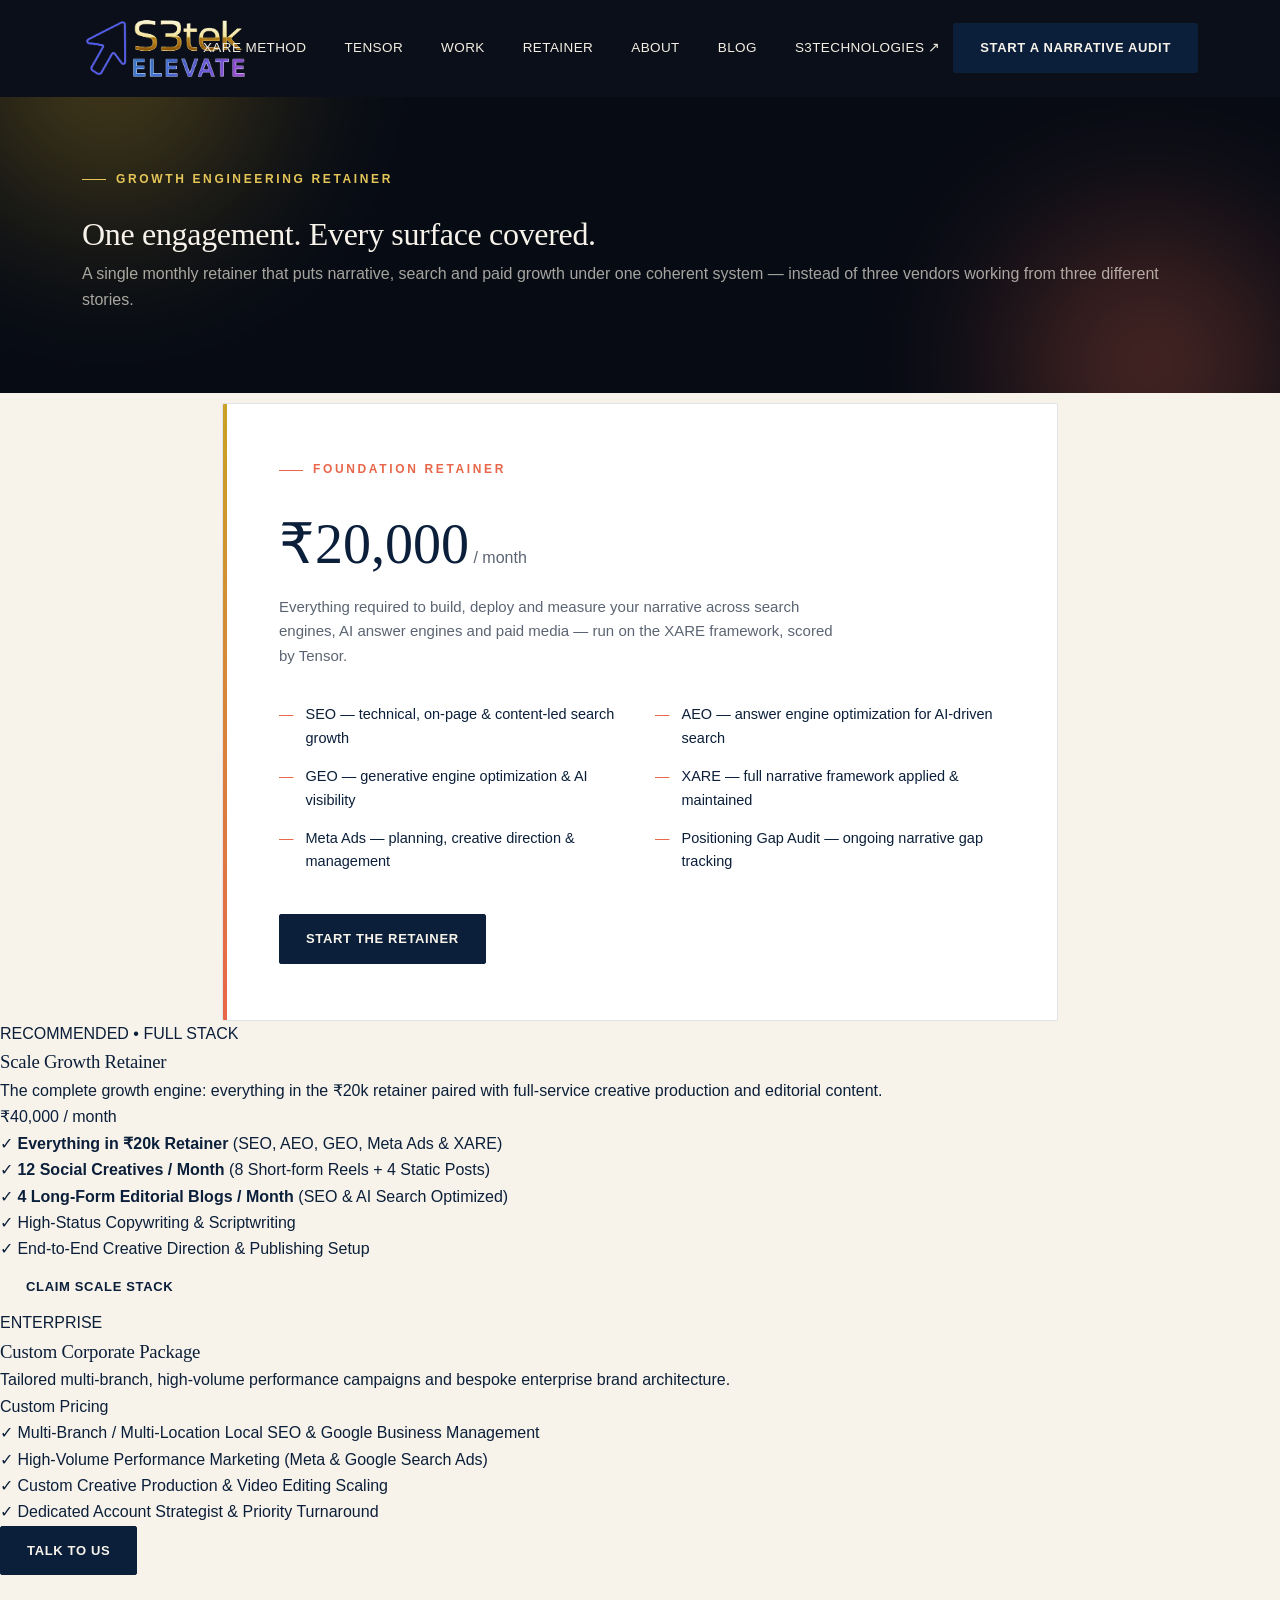
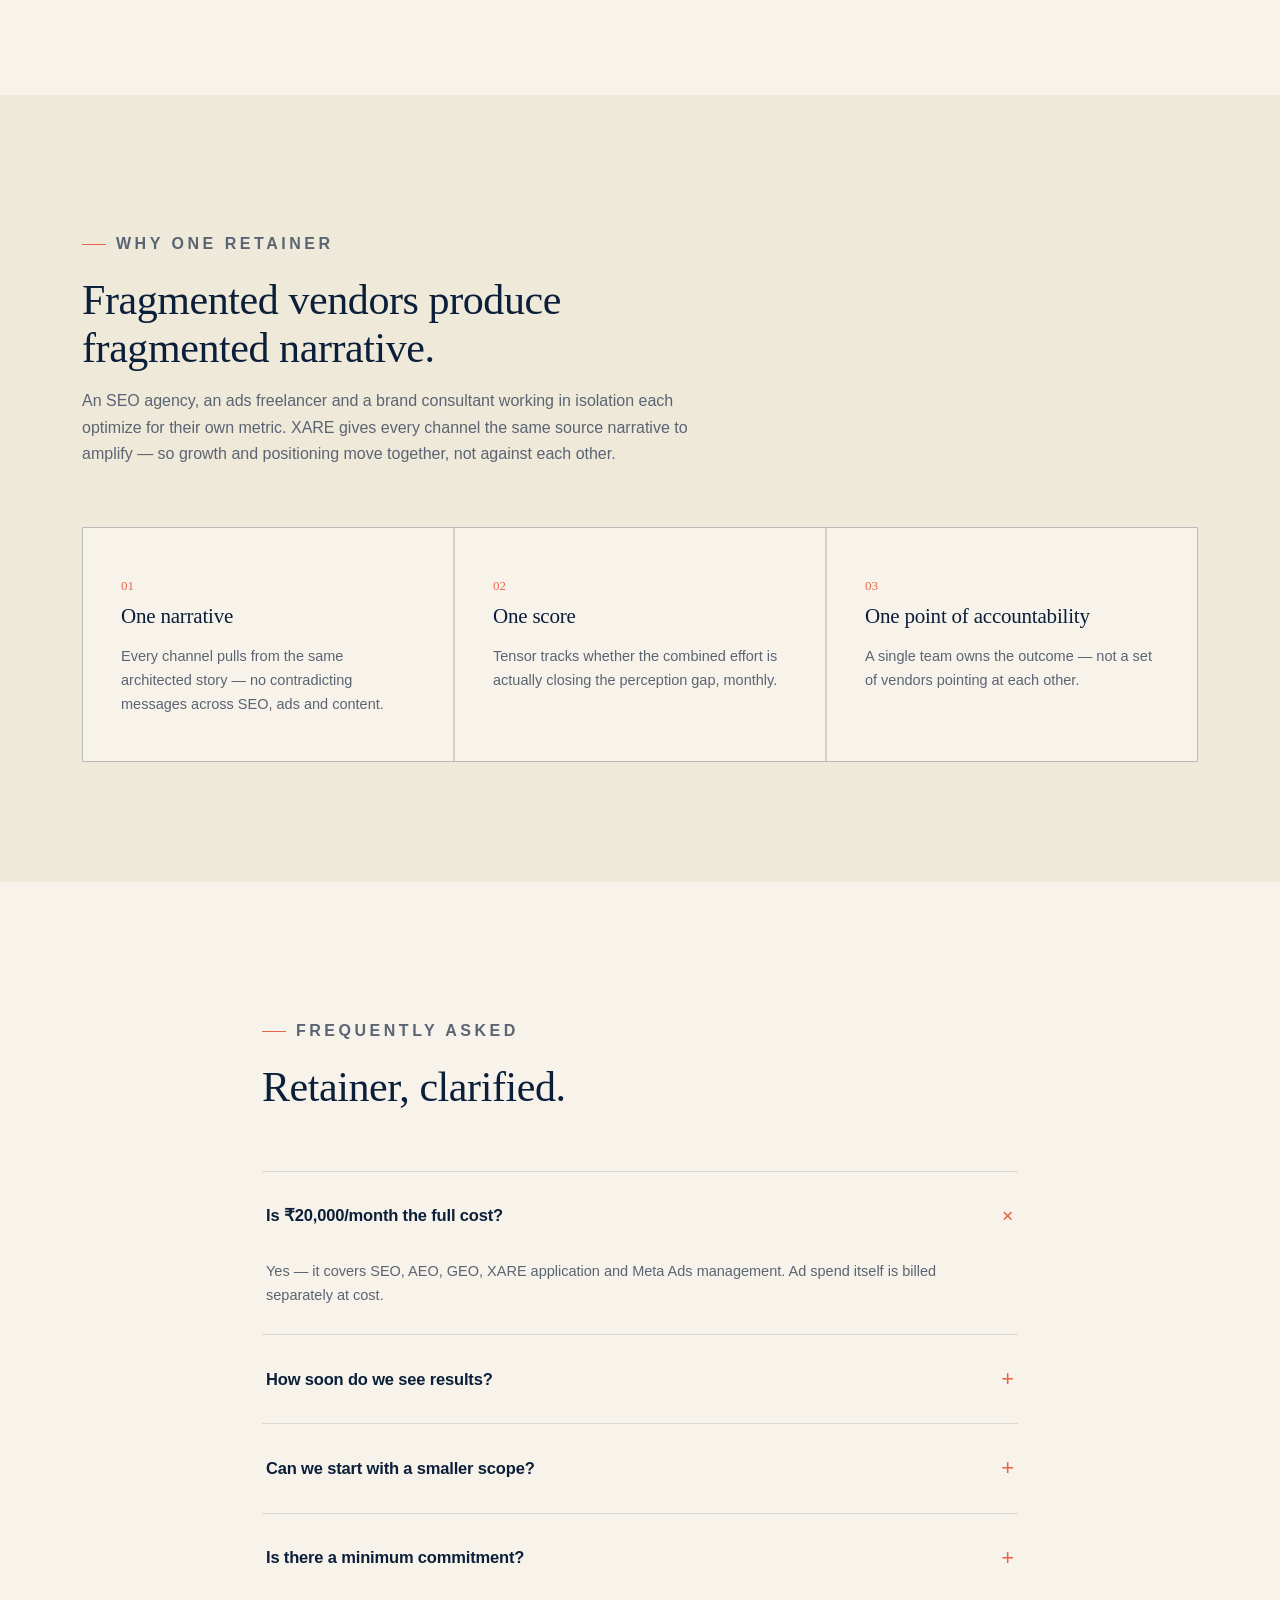
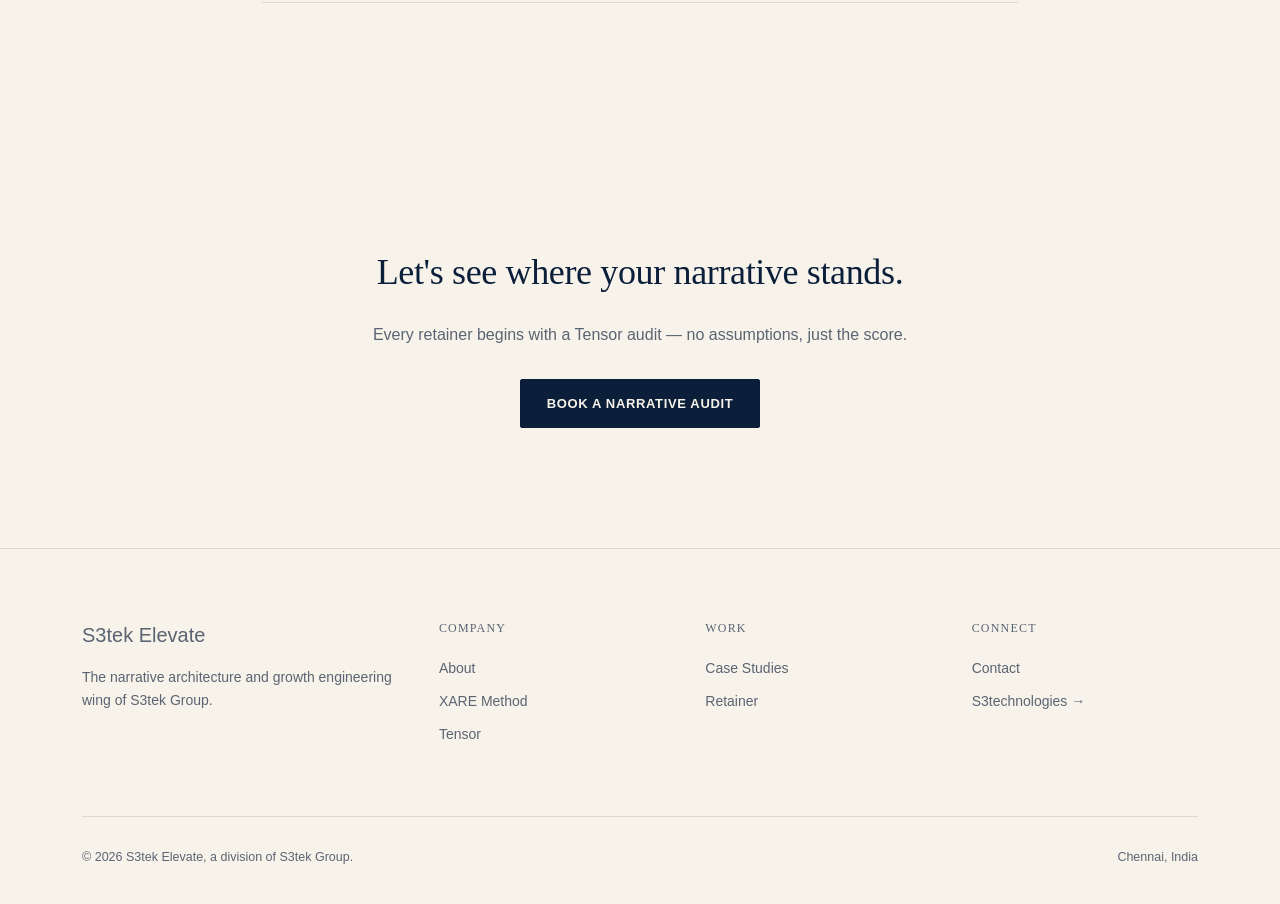
==== commit bc3c2c92: "price" ====
--- a/pricing.html
+++ b/pricing.html
@@ -41,7 +41,7 @@
 <section style="padding-top:10px">
   <div class="wrap" style="max-width:900px">
     <div class="retainer-card reveal">
-      <p class="eyebrow">Full Growth Retainer</p>
+      <p class="eyebrow">Foundation Retainer</p>
       <div class="retainer-price">₹20,000<span> / month</span></div>
       <p style="color:var(--text-mute); font-size:15px; max-width:560px">Everything required to build, deploy and measure your narrative across search engines, AI answer engines and paid media — run on the XARE framework, scored by Tensor.</p>
       <div class="incl-grid">
@@ -55,6 +55,35 @@
       <div style="margin-top:40px"><a href="contact.html" class="btn btn-primary">Start the Retainer</a></div>
     </div>
   </div>
+  <div class="pricing-card featured">
+            <div class="card-badge gold">RECOMMENDED • FULL STACK</div>
+            <h3>Scale Growth Retainer</h3>
+            <p class="card-desc">The complete growth engine: everything in the ₹20k retainer paired with full-service creative production and editorial content.</p>
+            <div class="price">₹40,000 <span>/ month</span></div>
+            <ul class="features">
+              <li>✓ <strong>Everything in ₹20k Retainer</strong> (SEO, AEO, GEO, Meta Ads & XARE)</li>
+              <li>✓ <strong>12 Social Creatives / Month</strong> (8 Short-form Reels + 4 Static Posts)</li>
+              <li>✓ <strong>4 Long-Form Editorial Blogs / Month</strong> (SEO & AI Search Optimized)</li>
+              <li>✓ High-Status Copywriting & Scriptwriting</li>
+              <li>✓ End-to-End Creative Direction & Publishing Setup</li>
+            </ul>
+            <a href="#contact" class="btn btn-gold">CLAIM SCALE STACK</a>
+          </div>
+
+          <!-- TIER 3: CUSTOM CORPORATE PRICING -->
+          <div class="pricing-card corporate-card">
+            <div class="card-badge">ENTERPRISE</div>
+            <h3>Custom Corporate Package</h3>
+            <p class="card-desc">Tailored multi-branch, high-volume performance campaigns and bespoke enterprise brand architecture.</p>
+            <div class="price">Custom <span>Pricing</span></div>
+            <ul class="features">
+              <li>✓ Multi-Branch / Multi-Location Local SEO & Google Business Management</li>
+              <li>✓ High-Volume Performance Marketing (Meta & Google Search Ads)</li>
+              <li>✓ Custom Creative Production & Video Editing Scaling</li>
+              <li>✓ Dedicated Account Strategist & Priority Turnaround</li>
+            </ul>
+            <a href="#contact" class="btn btn-primary">TALK TO US</a>
+          </div>
 </section>
 
 <section style="background:var(--bg-2)">
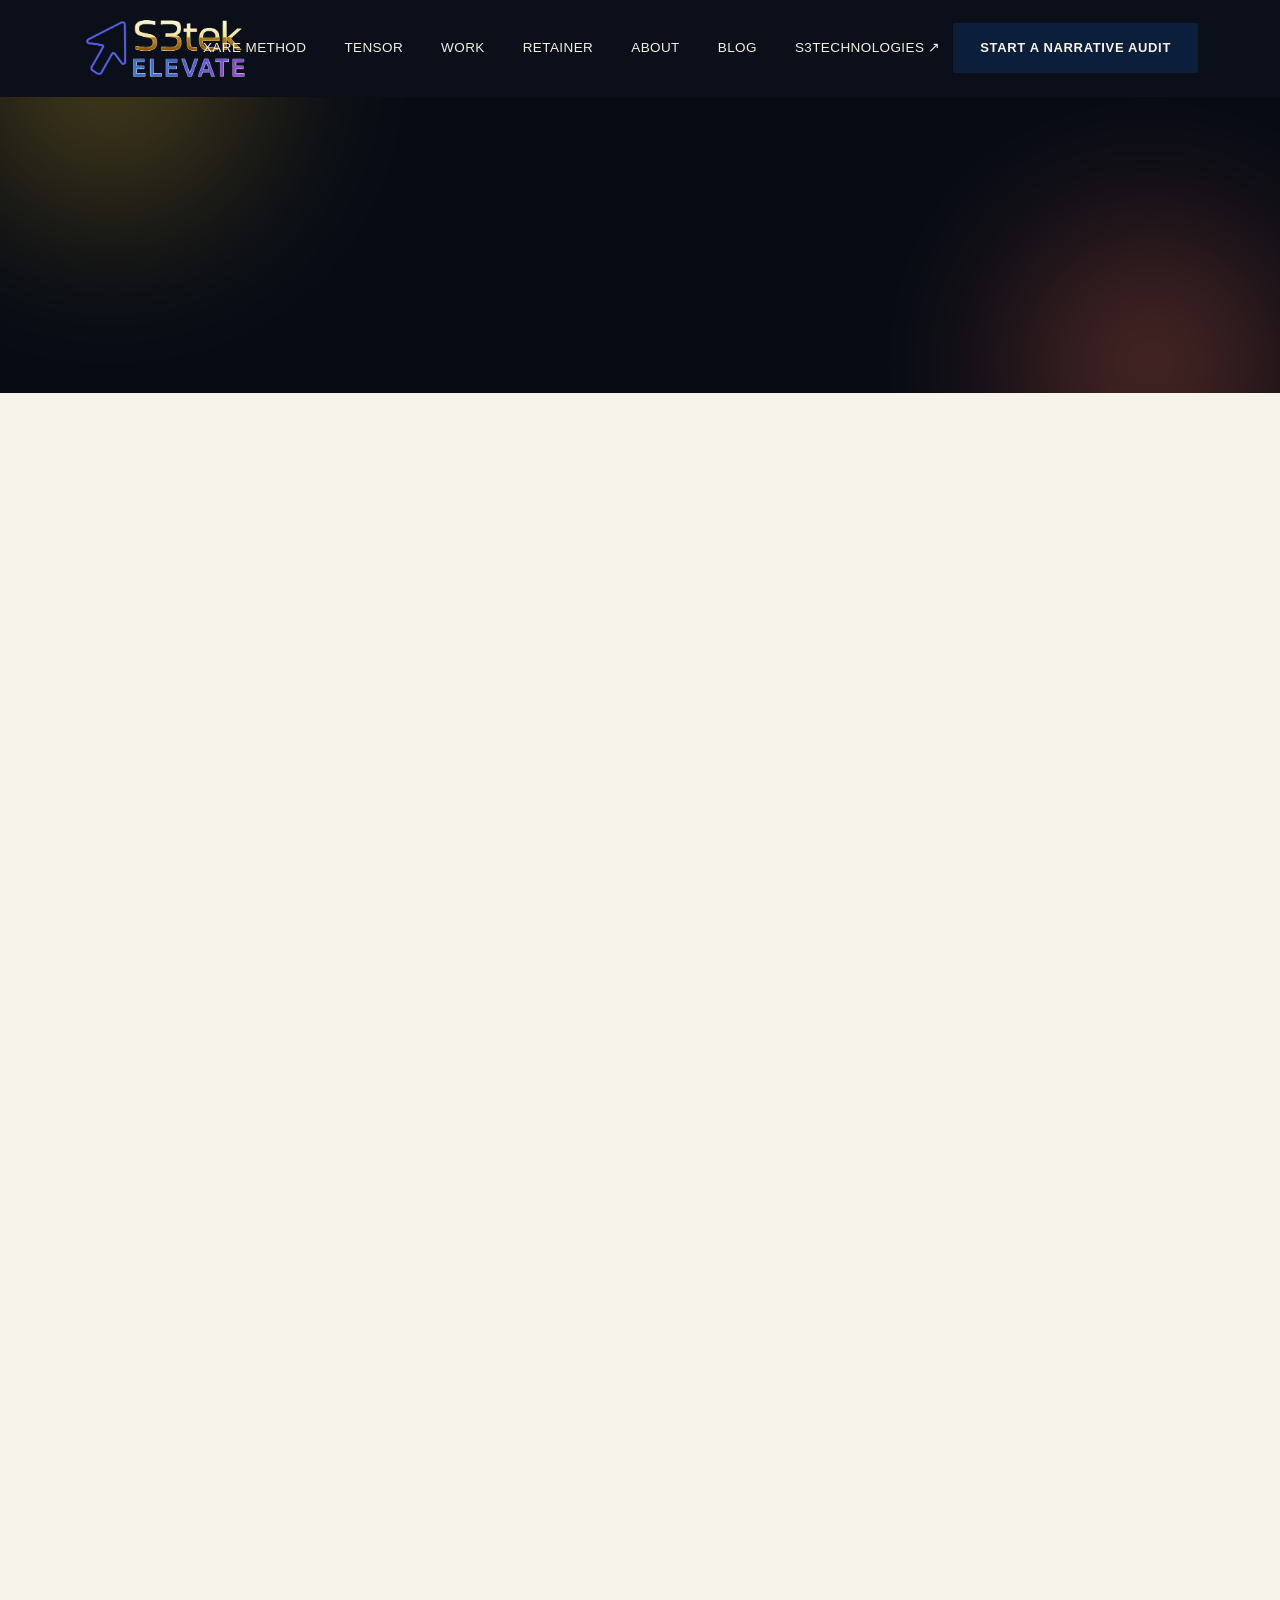
==== commit fc56bea4: "styles" ====
--- a/pricing.html
+++ b/pricing.html
@@ -38,102 +38,73 @@
   </div>
 </header>
 
-<section style="padding-top:10px">
-  <div class="wrap" style="max-width:900px">
+<section style="padding-top:10px; padding-bottom:60px;">
+  <div class="wrap" style="max-width:900px; display:flex; flex-direction:column; gap:40px;">
+    
+    <!-- =========================================================
+         1. YOUR EXISTING ₹20,000 RETAINER (UNTOUCHED STRUCTURE)
+    ========================================================= -->
     <div class="retainer-card reveal">
       <p class="eyebrow">Foundation Retainer</p>
       <div class="retainer-price">₹20,000<span> / month</span></div>
-      <p style="color:var(--text-mute); font-size:15px; max-width:560px">Everything required to build, deploy and measure your narrative across search engines, AI answer engines and paid media — run on the XARE framework, scored by Tensor.</p>
+      <p style="color:var(--text-mute); font-size:15px; max-width:560px; margin-bottom:24px;">
+        Everything required to build, deploy and measure your narrative across search engines, AI answer engines and paid media — run on the XARE framework, scored by Tensor.
+      </p>
       <div class="incl-grid">
-        <div class="incl-item">SEO — technical, on-page &amp; content-led search growth</div>
-        <div class="incl-item">AEO — answer engine optimization for AI-driven search</div>
-        <div class="incl-item">GEO — generative engine optimization &amp; AI visibility</div>
-        <div class="incl-item">XARE — full narrative framework applied &amp; maintained</div>
-        <div class="incl-item">Meta Ads — planning, creative direction &amp; management</div>
-        <div class="incl-item">Positioning Gap Audit — ongoing narrative gap tracking</div>
+        <div class="incl-item"><strong>SEO</strong> — technical, on-page &amp; content-led search growth</div>
+        <div class="incl-item"><strong>AEO</strong> — answer engine optimization for AI-driven search</div>
+        <div class="incl-item"><strong>GEO</strong> — generative engine optimization &amp; AI visibility</div>
+        <div class="incl-item"><strong>XARE</strong> — full narrative framework applied &amp; maintained</div>
+        <div class="incl-item"><strong>Meta Ads</strong> — planning, creative direction &amp; management</div>
+        <div class="incl-item"><strong>Positioning Gap Audit</strong> — ongoing narrative gap tracking</div>
       </div>
-      <div style="margin-top:40px"><a href="contact.html" class="btn btn-primary">Start the Retainer</a></div>
+      <div style="margin-top:28px;">
+        <a href="contact.html" class="btn btn-gold">START THE RETAINER</a>
+      </div>
     </div>
+
+
+    <!-- =========================================================
+         2. NEW ADDITION: SCALE RETAINER (₹40,000)
+    ========================================================= -->
+    <div class="retainer-card reveal" style="border-color: var(--gold-2, #D4AF37);">
+      <p class="eyebrow" style="color: var(--gold-2, #D4AF37);">Scale Growth Stack</p>
+      <div class="retainer-price">₹40,000<span> / month</span></div>
+      <p style="color:var(--text-mute); font-size:15px; max-width:560px; margin-bottom:24px;">
+        The complete growth engine: everything in the ₹20k retainer paired with full-service social creative production and long-form editorial content.
+      </p>
+      <div class="incl-grid">
+        <div class="incl-item"><strong>Everything in ₹20k Retainer</strong> — SEO, AEO, GEO, Meta Ads &amp; XARE</div>
+        <div class="incl-item"><strong>12 Social Creatives</strong> — 8 short-form Reels + 4 static posts per month</div>
+        <div class="incl-item"><strong>4 Editorial Blogs</strong> — long-form, SEO &amp; AI search optimized</div>
+        <div class="incl-item"><strong>Ather-Style Copywriting</strong> — high-status messaging &amp; scriptwriting</div>
+        <div class="incl-item"><strong>Creative Direction</strong> — end-to-end publishing workflow setup</div>
+      </div>
+      <div style="margin-top:28px;">
+        <a href="contact.html" class="btn btn-gold">CLAIM SCALE STACK</a>
+      </div>
+    </div>
+
+
+    <!-- =========================================================
+         3. NEW ADDITION: CUSTOM CORPORATE PACKAGE
+    ========================================================= -->
+    <div class="retainer-card reveal">
+      <p class="eyebrow">Enterprise & Multi-Branch</p>
+      <div class="retainer-price">Custom<span> Pricing</span></div>
+      <p style="color:var(--text-mute); font-size:15px; max-width:560px; margin-bottom:24px;">
+        Bespoke growth architecture for corporate clients, multi-branch fitness chains, and enterprise performance campaigns.
+      </p>
+      <div class="incl-grid">
+        <div class="incl-item"><strong>Multi-Location Local SEO</strong> — Google Business Profile scaling across branches</div>
+        <div class="incl-item"><strong>High-Volume Performance Ads</strong> — targeted acquisition on Meta &amp; Google</div>
+        <div class="incl-item"><strong>Custom Video Production</strong> — video shoot &amp; editing team coordination</div>
+        <div class="incl-item"><strong>Dedicated Account Lead</strong> — priority turnaround &amp; strategy reviews</div>
+      </div>
+      <div style="margin-top:28px;">
+        <a href="contact.html" class="btn btn-ghost">TALK TO US</a>
+      </div>
+    </div>
+
   </div>
-  <div class="pricing-card featured">
-            <div class="card-badge gold">RECOMMENDED • FULL STACK</div>
-            <h3>Scale Growth Retainer</h3>
-            <p class="card-desc">The complete growth engine: everything in the ₹20k retainer paired with full-service creative production and editorial content.</p>
-            <div class="price">₹40,000 <span>/ month</span></div>
-            <ul class="features">
-              <li>✓ <strong>Everything in ₹20k Retainer</strong> (SEO, AEO, GEO, Meta Ads & XARE)</li>
-              <li>✓ <strong>12 Social Creatives / Month</strong> (8 Short-form Reels + 4 Static Posts)</li>
-              <li>✓ <strong>4 Long-Form Editorial Blogs / Month</strong> (SEO & AI Search Optimized)</li>
-              <li>✓ High-Status Copywriting & Scriptwriting</li>
-              <li>✓ End-to-End Creative Direction & Publishing Setup</li>
-            </ul>
-            <a href="#contact" class="btn btn-gold">CLAIM SCALE STACK</a>
-          </div>
-
-          <!-- TIER 3: CUSTOM CORPORATE PRICING -->
-          <div class="pricing-card corporate-card">
-            <div class="card-badge">ENTERPRISE</div>
-            <h3>Custom Corporate Package</h3>
-            <p class="card-desc">Tailored multi-branch, high-volume performance campaigns and bespoke enterprise brand architecture.</p>
-            <div class="price">Custom <span>Pricing</span></div>
-            <ul class="features">
-              <li>✓ Multi-Branch / Multi-Location Local SEO & Google Business Management</li>
-              <li>✓ High-Volume Performance Marketing (Meta & Google Search Ads)</li>
-              <li>✓ Custom Creative Production & Video Editing Scaling</li>
-              <li>✓ Dedicated Account Strategist & Priority Turnaround</li>
-            </ul>
-            <a href="#contact" class="btn btn-primary">TALK TO US</a>
-          </div>
-</section>
-
-<section style="background:var(--bg-2)">
-  <div class="wrap">
-    <div class="section-head">
-      <p class="eyebrow">Why One Retainer</p>
-      <h2>Fragmented vendors produce fragmented narrative.</h2>
-      <p>An SEO agency, an ads freelancer and a brand consultant working in isolation each optimize for their own metric. XARE gives every channel the same source narrative to amplify — so growth and positioning move together, not against each other.</p>
-    </div>
-    <div class="grid-3">
-      <div class="cell reveal"><span class="num">01</span><h3>One narrative</h3><p>Every channel pulls from the same architected story — no contradicting messages across SEO, ads and content.</p></div>
-      <div class="cell reveal"><span class="num">02</span><h3>One score</h3><p>Tensor tracks whether the combined effort is actually closing the perception gap, monthly.</p></div>
-      <div class="cell reveal"><span class="num">03</span><h3>One point of accountability</h3><p>A single team owns the outcome — not a set of vendors pointing at each other.</p></div>
-    </div>
-  </div>
-</section>
-
-<section>
-  <div class="wrap" style="max-width:820px">
-    <div class="section-head">
-      <p class="eyebrow">Frequently Asked</p>
-      <h2>Retainer, clarified.</h2>
-    </div>
-    <div class="faq-list">
-      <div class="faq-item reveal open"><div class="faq-q"><h4>Is ₹20,000/month the full cost?</h4><span class="plus">+</span></div><div class="faq-a"><p>Yes — it covers SEO, AEO, GEO, XARE application and Meta Ads management. Ad spend itself is billed separately at cost.</p></div></div>
-      <div class="faq-item reveal"><div class="faq-q"><h4>How soon do we see results?</h4><span class="plus">+</span></div><div class="faq-a"><p>Search and narrative shifts compound — most clients see measurable movement in the first 60–90 days, tracked via Tensor.</p></div></div>
-      <div class="faq-item reveal"><div class="faq-q"><h4>Can we start with a smaller scope?</h4><span class="plus">+</span></div><div class="faq-a"><p>Every retainer begins with a narrative audit, so you see the gap before committing to the full engagement.</p></div></div>
-      <div class="faq-item reveal"><div class="faq-q"><h4>Is there a minimum commitment?</h4><span class="plus">+</span></div><div class="faq-a"><p>We ask for a 3-month minimum — narrative and search work needs that runway to show real movement.</p></div></div>
-    </div>
-  </div>
-</section>
-
-<section style="text-align:center; max-width:680px; margin:0 auto">
-  <h2 style="font-size:clamp(26px,3.2vw,36px); margin-bottom:20px">Let's see where your narrative stands.</h2>
-  <p style="color:var(--text-mute); margin-bottom:30px">Every retainer begins with a Tensor audit — no assumptions, just the score.</p>
-  <a href="contact.html" class="btn btn-primary">Book a Narrative Audit</a>
-</section>
-
-<footer>
-  <div class="wrap">
-    <div class="foot-grid">
-      <div><a href="index.html" class="brand" style="font-size:20px; margin-bottom:14px; display:block">S3tek Elevate</a><p>The narrative architecture and growth engineering wing of S3tek Group.</p></div>
-      <div><h4>Company</h4><a href="about.html">About</a><a href="xare.html">XARE Method</a><a href="tensor.html">Tensor</a></div>
-      <div><h4>Work</h4><a href="work.html">Case Studies</a><a href="pricing.html">Retainer</a></div>
-      <div><h4>Connect</h4><a href="contact.html">Contact</a><a href="https://s3tek.in">S3technologies →</a></div>
-    </div>
-    <div class="foot-bottom"><span>© 2026 S3tek Elevate, a division of S3tek Group.</span><span>Chennai, India</span></div>
-  </div>
-</footer>
-
-<script src="js/main.js"></script>
-</body>
-</html>
+</section>
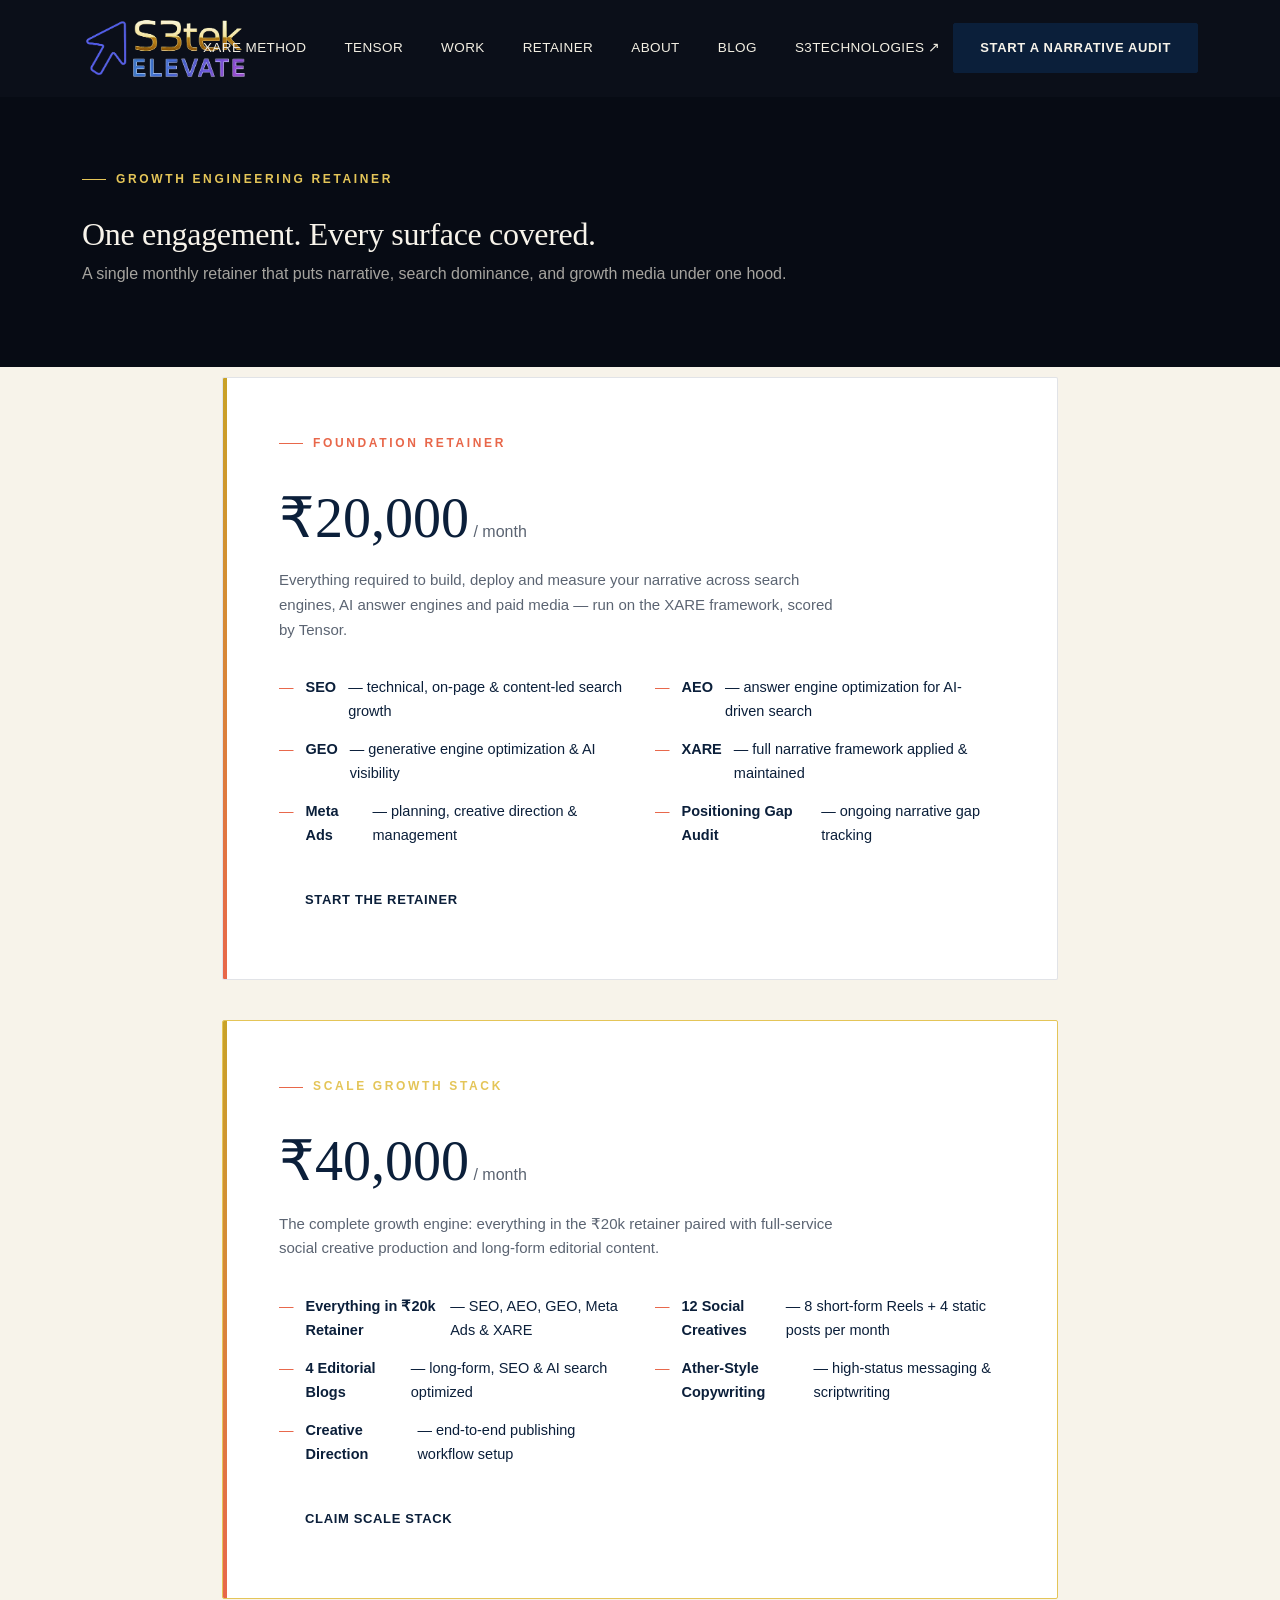
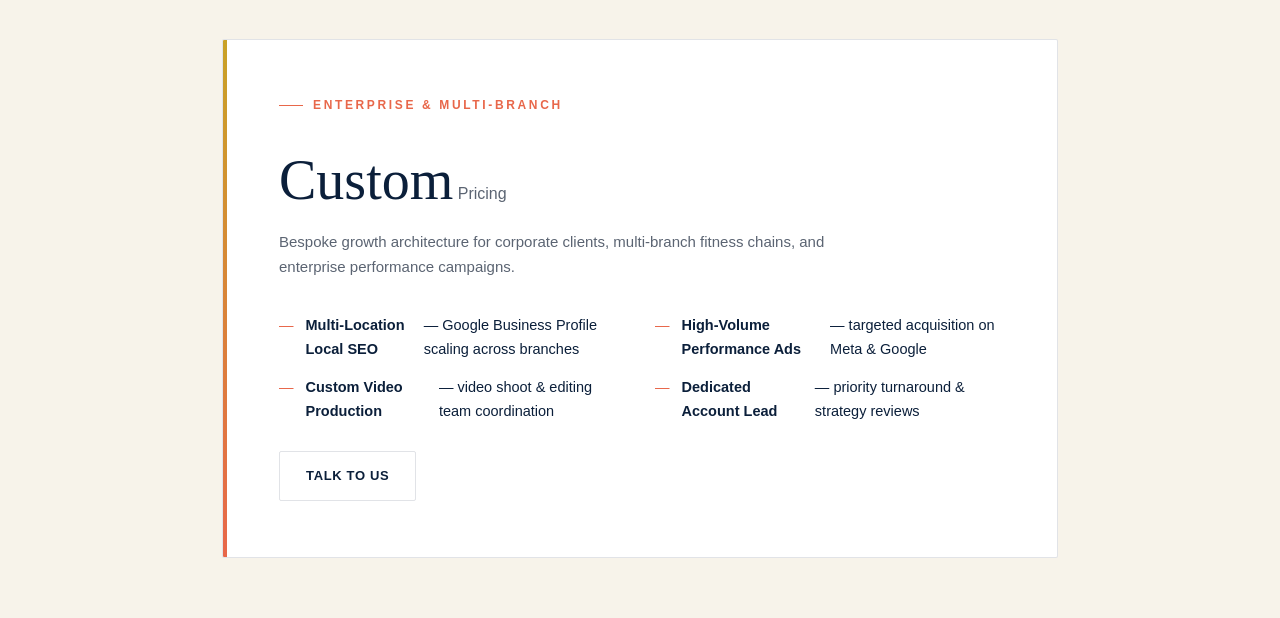
==== commit 7a70ae05: "stle" ====
--- a/pricing.html
+++ b/pricing.html
@@ -29,12 +29,12 @@
 </nav>
 
 <header class="page-hero-dark">
-  <div class="orb" style="width:420px;height:420px;background:radial-gradient(circle,var(--gold) 0%,transparent 70%);top:-140px;left:-100px"></div>
-  <div class="orb" style="width:380px;height:380px;background:radial-gradient(circle,var(--coral) 0%,transparent 70%);bottom:-160px;right:-60px"></div>
+  <div class="orb" style="width:420px;height:420px;background:radial-gradient(...)"></div>
+  <div class="orb" style="width:380px;height:380px;background:radial-gradient(...)"></div>
   <div class="wrap">
-    <p class="eyebrow reveal">Growth Engineering Retainer</p>
-    <h1 class="reveal">One engagement. Every surface covered.</h1>
-    <p class="reveal">A single monthly retainer that puts narrative, search and paid growth under one coherent system — instead of three vendors working from three different stories.</p>
+    <p class="eyebrow">Growth Engineering Retainer</p>
+    <h1>One engagement. Every surface covered.</h1>
+    <p>A single monthly retainer that puts narrative, search dominance, and growth media under one hood.</p>
   </div>
 </header>
 
--- a/css/style.css
+++ b/css/style.css
@@ -510,4 +510,10 @@
   .clarity-card {
     padding: 24px;
   }
+}
+.retainer-card,
+.retainer-card.reveal {
+  opacity: 1 !important;
+  transform: none !important;
+  visibility: visible !important;
 }
